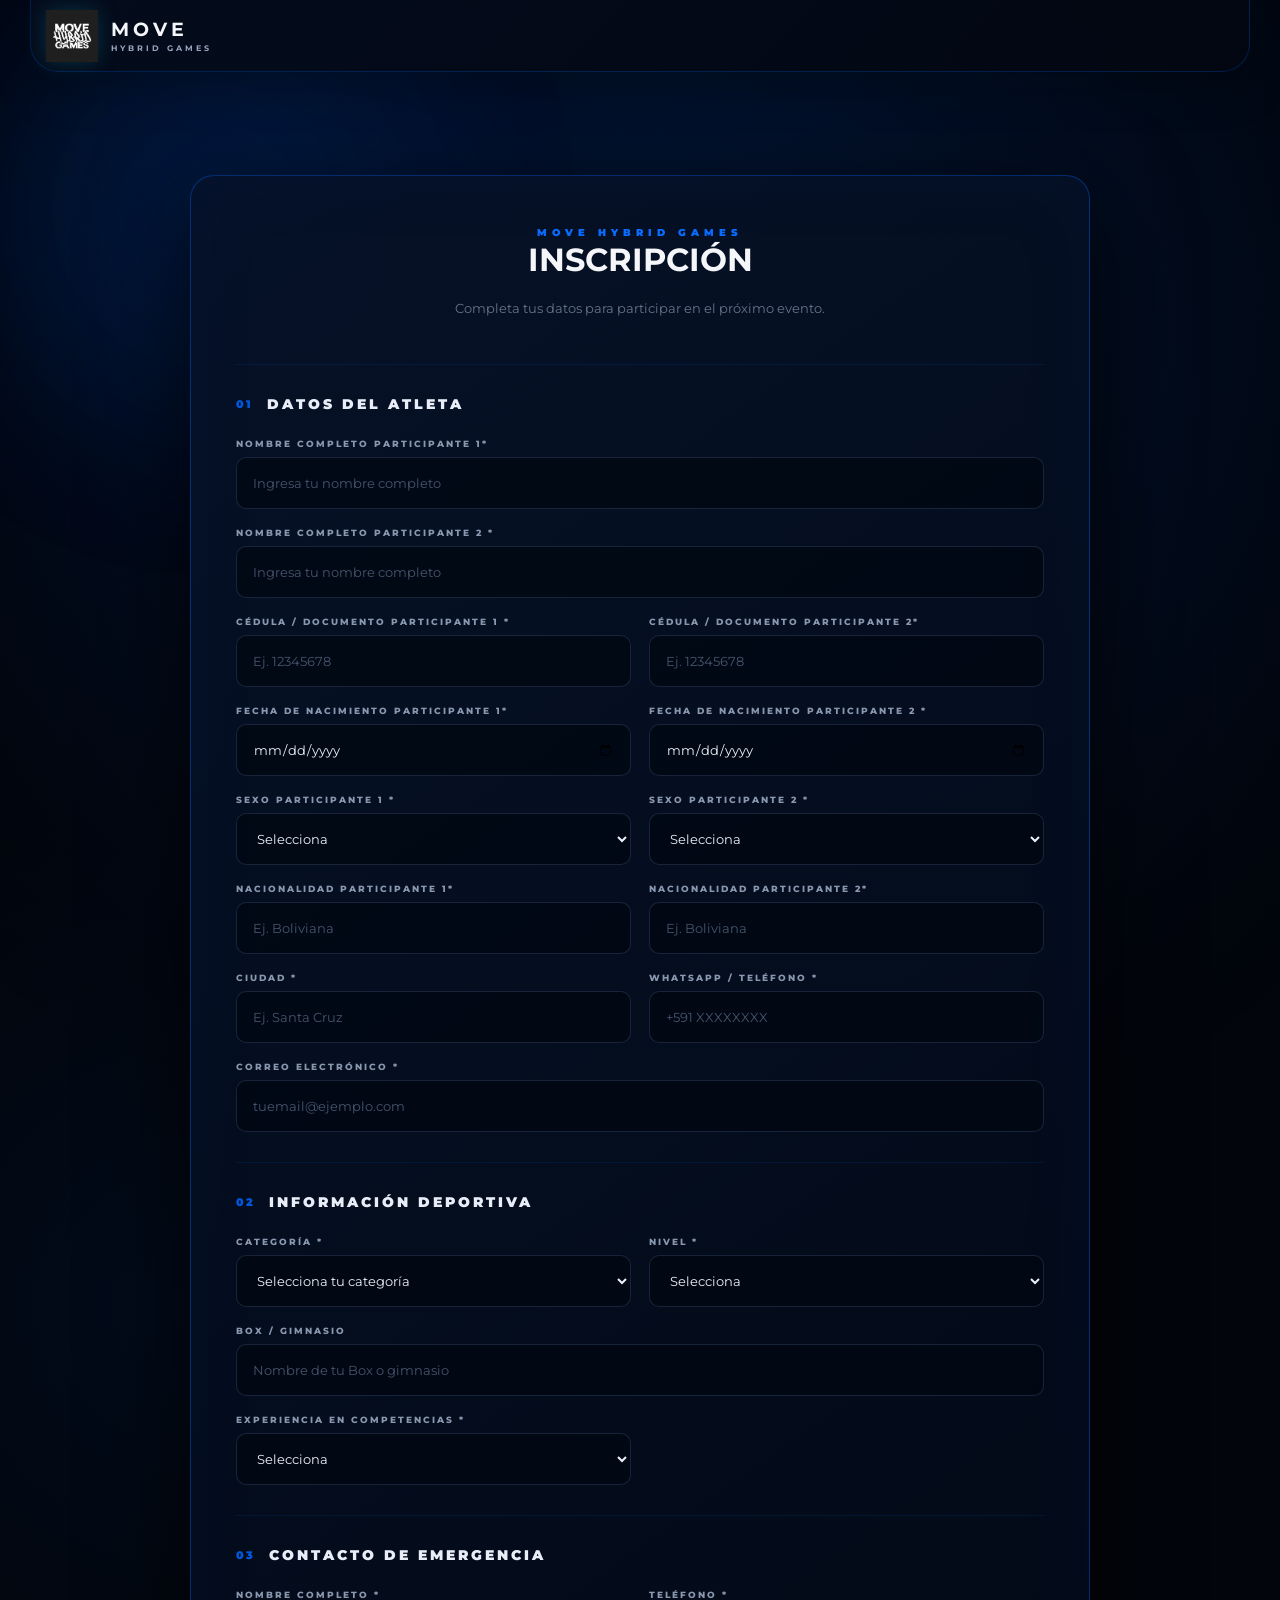
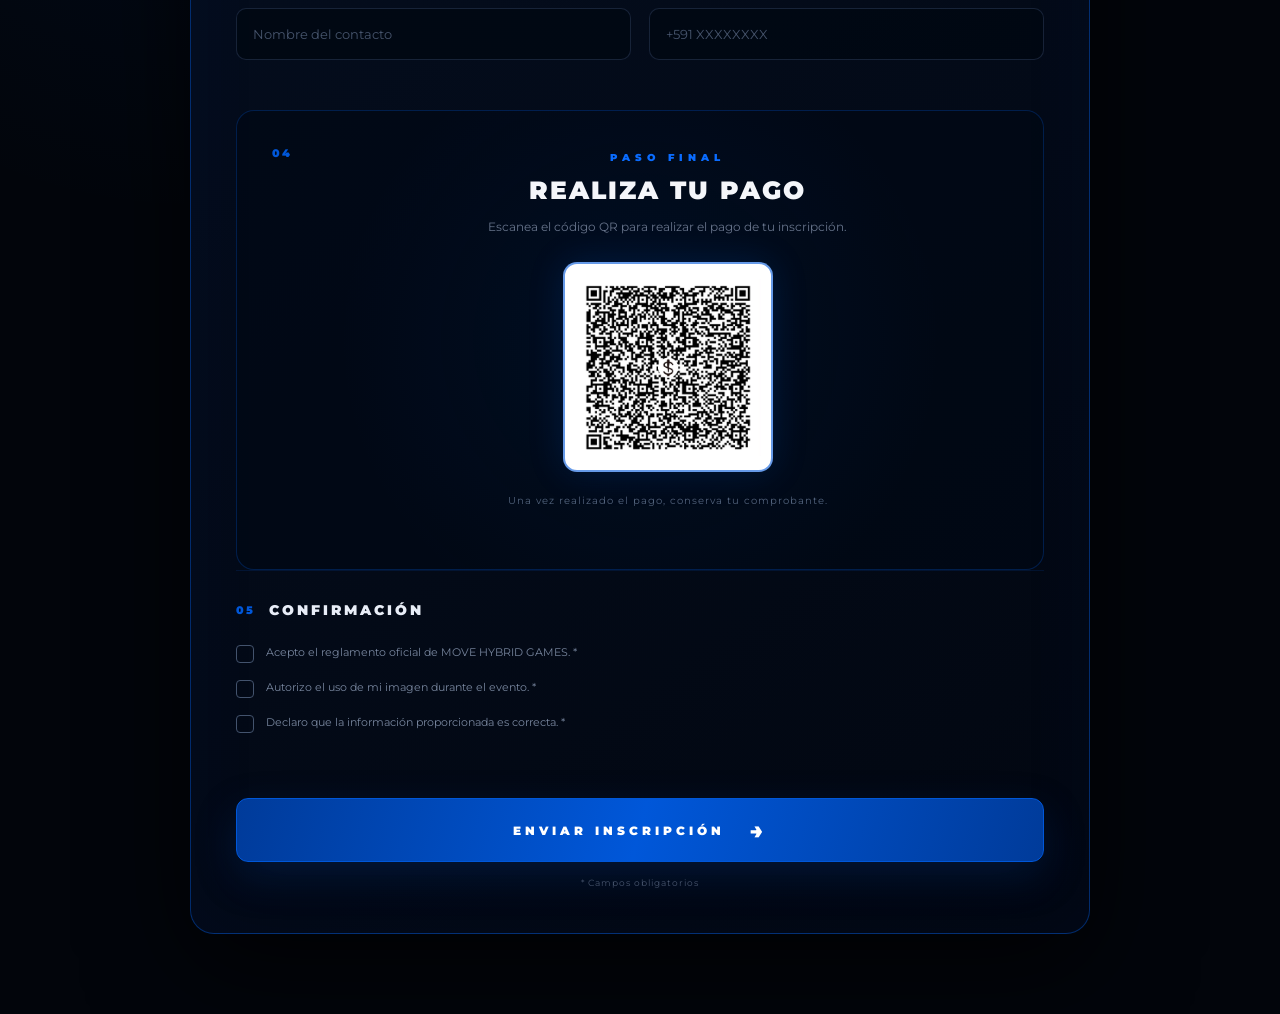
==== inscribirme.html @ 67706695 "Update inscribirme.html" ====
<!DOCTYPE html>
<html lang="es">

<head>

    <meta charset="UTF-8">

    <meta
        name="viewport"
        content="width=device-width, initial-scale=1.0"
    >

    <meta
        name="theme-color"
        content="#02050b"
    >

    <meta
        name="description"
        content="Inscripción oficial MOVE HYBRID GAMES — 03 de octubre de 2026."
    >

    <title>Inscripción | MOVE HYBRID GAMES</title>


    <!-- GOOGLE FONT -->

    <link
        rel="preconnect"
        href="https://fonts.googleapis.com"
    >

    <link
        rel="preconnect"
        href="https://fonts.gstatic.com"
        crossorigin
    >

    <link
        href="https://fonts.googleapis.com/css2?family=Montserrat:wght@400;500;600;700;800;900&display=swap"
        rel="stylesheet"
    >


    <!-- CSS PRINCIPAL -->

    <link
        rel="stylesheet"
        href="style.css"
    >

</head>


<body>


    <!-- ==========================================
         EFECTOS DE FONDO
    =========================================== -->

    <div class="page-glow page-glow--one"></div>

    <div class="page-glow page-glow--two"></div>


    <!-- ==========================================
         HEADER SIMPLE
    =========================================== -->

    <header class="site-header">

        <div class="nav-shell">


            <!-- LOGO -->

            <a
                class="brand"
                href="index.html"
                aria-label="MOVE HYBRID GAMES"
            >

                <img
                    src="logo.png"
                    alt="MOVE Hybrid Games"
                    class="brand-logo"
                >

                <span class="brand-name">

                    <b>MOVE</b>

                    <small>
                        HYBRID GAMES
                    </small>

                </span>

            </a>


        </div>

    </header>


    <!-- ==========================================
         PÁGINA DE INSCRIPCIÓN
    =========================================== -->

    <main class="registration-page">


        <!-- ======================================
             CONTENEDOR
        ======================================= -->

        <div class="registration-container">


            <!-- ENCABEZADO -->

            <div class="registration-header">

                <span class="registration-kicker">
                    MOVE HYBRID GAMES
                </span>

                <h1>
                    INSCRIPCIÓN
                </h1>

                <p>
                    Completa tus datos para participar
                    en el próximo evento.
                </p>

            </div>


            <!-- ==================================
                 FORMULARIO
            =================================== -->

   <form
    id="registrationForm"
    class="registration-form"
    action="https://formsubmit.co/movebolivia.scz@gmail.com"
    method="POST"
>
    
    <input
        type="hidden"
        name="_subject"
        value="Nueva inscripción - MOVE HYBRID GAMES"
    >

    <input
        type="hidden"
        name="_cc"
        value="wilmerfcaussin@gmail.com"
    >

    <input
        type="hidden"
        name="_template"
        value="table"
    >

    <input
        type="text"
        name="_honey"
        style="display:none"
        tabindex="-1"
        autocomplete="off"
    >


                <!-- =================================
                     DATOS DEL ATLETA
                ================================== -->

                <div class="form-section">

                    <div class="form-section-title">

                        <span>01</span>

                        <h2>
                            DATOS DEL ATLETA
                        </h2>

                    </div>


                    <div class="form-grid">


                        <!-- NOMBRE -->

                        <div class="form-group form-full">

                            <label for="fullName">
                                Nombre completo participante 1*
                            </label>

                            <input
                                type="text"
                                id="fullName1"
                                name="fullName1"
                                placeholder="Ingresa tu nombre completo"
                                required
                            >

                        </div>

                                                <div class="form-group form-full">

                            <label for="fullName">
                                Nombre completo participante 2 *
                            </label>

                            <input
                                type="text"
                                id="fullName2"
                                name="fullName2"
                                placeholder="Ingresa tu nombre completo"
                                required
                            >

                        </div>

                        <!-- DOCUMENTO -->

                        <div class="form-group">

                            <label for="document">
                                Cédula / Documento Participante 1 *
                            </label>

                            <input
                                type="text"
                                id="document1"
                                name="document1"
                                placeholder="Ej. 12345678"
                                required
                            >

                        </div>

                                                <div class="form-group">

                            <label for="document">
                                Cédula / Documento participante 2*
                            </label>

                            <input
                                type="text"
                                id="document2"
                                name="document2"
                                placeholder="Ej. 12345678"
                                required
                            >

                        </div>

                        <!-- FECHA -->

                        <div class="form-group">

                            <label for="birthDate">
                                Fecha de nacimiento participante 1*
                            </label>

                            <input
                                type="date"
                                id="birthDate1"
                                name="birthDate1"
                                required
                            >

                        </div>

                        <div class="form-group">

                            <label for="birthDate">
                                Fecha de nacimiento Participante 2 *
                            </label>

                            <input
                                type="date"
                                id="birthDate2"
                                name="birthDate2"
                                required
                            >

                        </div>
                        
                        <!-- SEXO -->

                        <div class="form-group">

                            <label for="gender">
                                Sexo Participante 1 *
                            </label>

                            <select
                                id="gender1"
                                name="gender1"
                                required
                            >

                                <option value="">
                                    Selecciona
                                </option>

                                <option value="Masculino">
                                    Masculino
                                </option>

                                <option value="Femenino">
                                    Femenino
                                </option>

                            </select>

                        </div>

                         <div class="form-group">

                            <label for="gender">
                                Sexo Participante 2 *
                            </label>

                            <select
                                id="gender2"
                                name="gender2"
                                required
                            >

                                <option value="">
                                    Selecciona
                                </option>

                                <option value="Masculino">
                                    Masculino
                                </option>

                                <option value="Femenino">
                                    Femenino
                                </option>

                            </select>

                        </div>


                        
                        <!-- NACIONALIDAD -->

                        <div class="form-group">

                            <label for="nationality">
                                Nacionalidad Participante 1*
                            </label>

                            <input
                                type="text"
                                id="nationality1"
                                name="nationality1"
                                placeholder="Ej. Boliviana"
                                required
                            >

                        </div>

                            <div class="form-group">

                            <label for="nationality">
                                Nacionalidad Participante 2*
                            </label>

                            <input
                                type="text"
                                id="nationality2"
                                name="nationality2"
                                placeholder="Ej. Boliviana"
                                required
                            >

                        </div>

                        
                        <!-- CIUDAD -->

                        <div class="form-group">

                            <label for="city">
                                Ciudad *
                            </label>

                            <input
                                type="text"
                                id="city"
                                name="city"
                                placeholder="Ej. Santa Cruz"
                                required
                            >

                        </div>


                        <!-- TELEFONO -->

                        <div class="form-group">

                            <label for="phone">
                                WhatsApp / Teléfono *
                            </label>

                            <input
                                type="tel"
                                id="phone"
                                name="phone"
                                placeholder="+591 XXXXXXXX"
                                required
                            >

                        </div>


                        <!-- EMAIL -->

                        <div class="form-group form-full">

                            <label for="email">
                                Correo electrónico *
                            </label>

                            <input
                                type="email"
                                id="email"
                                name="email"
                                placeholder="tuemail@ejemplo.com"
                                required
                            >

                        </div>

                    </div>

                </div>


                <!-- =================================
                     INFORMACIÓN DEPORTIVA
                ================================== -->

                <div class="form-section">

                    <div class="form-section-title">

                        <span>02</span>

                        <h2>
                            INFORMACIÓN DEPORTIVA
                        </h2>

                    </div>


                    <div class="form-grid">


                        <!-- CATEGORIA -->

                        <div class="form-group">

                            <label for="category">
                                Categoría *
                            </label>

                            <select
                                id="category"
                                name="category"
                                required
                            >

                                <option value="">
                                    Selecciona tu categoría
                                </option>

                            
                                <option value="Doubles Masculino">
                                    Doubles Masculino
                                </option>

                                <option value="Doubles Femenino">
                                    Doubles Femenino
                                </option>

                                <option value="Doubles Mixto">
                                    Doubles Mixto
                                </option>

                            </select>

                        </div>


                        <!-- NIVEL -->

                        <div class="form-group">

                            <label for="level">
                                Nivel *
                            </label>

                            <select
                                id="level"
                                name="level"
                                required
                            >

                                <option value="">
                                    Selecciona
                                </option>

                                <option value="Open">
                                    Open
                                </option>

                                <option value="Intermediate">
                                    PRO
                                </option>

                                <option value="Advanced">
                                    +45
                                </option>

                            </select>

                        </div>


                        <!-- BOX -->

                        <div class="form-group form-full">

                            <label for="gym">
                                Box / Gimnasio
                            </label>

                            <input
                                type="text"
                                id="gym"
                                name="gym"
                                placeholder="Nombre de tu Box o gimnasio"
                            >

                        </div>


                        <!-- EXPERIENCIA -->

                        <div class="form-group">

                            <label for="experience">
                                Experiencia en competencias *
                            </label>

                            <select
                                id="experience"
                                name="experience"
                                required
                            >

                                <option value="">
                                    Selecciona
                                </option>

                                <option value="Ninguna">
                                    Ninguna
                                </option>

                                <option value="Principiante">
                                    Principiante
                                </option>

                                <option value="Intermedia">
                                    Intermedia
                                </option>

                                <option value="Avanzada">
                                    Avanzada
                                </option>

                            </select>

                        </div>



                    </div>

                </div>


                <!-- =================================
                     CONTACTO DE EMERGENCIA
                ================================== -->

                <div class="form-section">

                    <div class="form-section-title">

                        <span>03</span>

                        <h2>
                            CONTACTO DE EMERGENCIA
                        </h2>

                    </div>


                    <div class="form-grid">


                        <div class="form-group">

                            <label for="emergencyName">
                                Nombre completo *
                            </label>

                            <input
                                type="text"
                                id="emergencyName"
                                name="emergencyName"
                                placeholder="Nombre del contacto"
                                required
                            >

                        </div>


                        <div class="form-group">

                            <label for="emergencyPhone">
                                Teléfono *
                            </label>

                            <input
                                type="tel"
                                id="emergencyPhone"
                                name="emergencyPhone"
                                placeholder="+591 XXXXXXXX"
                                required
                            >

                        </div>

                    </div>

                </div>


                <!-- =================================
                     PAGO
                ================================== -->

                <div class="payment-section">

                    <div class="payment-number">
                        04
                    </div>


                    <div class="payment-content">

                        <span class="registration-kicker">
                            PASO FINAL
                        </span>

                        <h3>
                            REALIZA TU PAGO
                        </h3>

                        <p>
                            Escanea el código QR para realizar
                            el pago de tu inscripción.
                        </p>


                        <div class="payment-qr">

                            <img
                                src="qr-pago.jpeg"
                                alt="QR de pago MOVE Hybrid Games"
                            >

                        </div>


                        <p class="payment-note">

                            Una vez realizado el pago,
                            conserva tu comprobante.

                        </p>

                    </div>

                </div>


                <!-- =================================
                     CONFIRMACIÓN
                ================================== -->

                <div class="form-section">

                    <div class="form-section-title">

                        <span>05</span>

                        <h2>
                            CONFIRMACIÓN
                        </h2>

                    </div>


                    <div class="checkbox-group">


                        <label class="checkbox-label">

                            <input
                                type="checkbox"
                                id="rulesAccepted"
                                name="rulesAccepted"
                                required
                            >

                            <span class="custom-checkbox"></span>

                            <span>
                                Acepto el reglamento oficial
                                de MOVE HYBRID GAMES. *
                            </span>

                        </label>


                        <label class="checkbox-label">

                            <input
                                type="checkbox"
                                id="imageAccepted"
                                name="imageAccepted"
                                required
                            >

                            <span class="custom-checkbox"></span>

                            <span>
                                Autorizo el uso de mi imagen
                                durante el evento. *
                            </span>

                        </label>


                        <label class="checkbox-label">

                            <input
                                type="checkbox"
                                id="dataAccepted"
                                name="dataAccepted"
                                required
                            >

                            <span class="custom-checkbox"></span>

                            <span>
                                Declaro que la información
                                proporcionada es correcta. *
                            </span>

                        </label>


                    </div>

                </div>


                <!-- =================================
                     BOTÓN
                ================================== -->

                <div class="registration-submit">

                    <button
                        type="submit"
                        class="registration-button"
                        id="registrationSubmit"
                    >

                        <span>
                            ENVIAR INSCRIPCIÓN
                        </span>

                        <span class="submit-arrow">
                            →
                        </span>

                    </button>


                    <p class="required-note">
                        * Campos obligatorios
                    </p>

                </div>


                <!-- MENSAJE -->

                <div
                    class="registration-message"
                    id="registrationMessage"
                ></div>


            </form>

        </div>

    </main>


    <!-- ==========================================
         JAVASCRIPT
    =========================================== -->

    <script src="script.js"></script>

</body>

</html>
---- style.css ----
/* =========================================================
   MOVE HYBRID GAMES
   STYLE.CSS
========================================================= */

:root {
    /* =========================================
       MOVE HYBRID GAMES
       PALETA OFICIAL
    ========================================= */

    --bg: #02050b;

    --bg-soft: #050b16;

    --panel: rgba(5, 13, 28, 0.82);

    --line: rgba(0, 87, 217, 0.25);


    /* BLANCO */

    --white: #f4f6fa;


    /* GRISES AZULADOS */

    --muted: #66738a;


    /* AZUL MARINO */

    --navy: #071a3a;

    --navy-dark: #031027;


    /* AZUL ELÉCTRICO */

    --cyan: #0057d9;

    --cyan-dark: #003b9a;


    /* REEMPLAZAMOS EL MORADO
       POR AZULES */

    --purple: #003b9a;

    --purple-light: #0a6cff;


    /* AZUL DE BRILLO */

    --electric-blue: #0a6cff;

    --electric-blue-light: #2584ff;


    /* ROJO ELIMINADO DE LA IDENTIDAD */

    --red: #0057d9;
}


/* =========================================================
   RESET
========================================================= */

* {
    margin: 0;
    padding: 0;
    box-sizing: border-box;
}


html {
    scroll-behavior: smooth;
}

body {
    min-height: 100vh;

    overflow-x: hidden;

    color: var(--white);

    background:
        radial-gradient(
            circle at 50% 15%,
            rgba(0, 59, 154, 0.18),
            transparent 32%
        ),
        radial-gradient(
            circle at 15% 50%,
            rgba(0, 87, 217, 0.08),
            transparent 30%
        ),
        #02050b;

    font-family:
        "Montserrat",
        Arial,
        sans-serif;
}



a {
    color: inherit;
    text-decoration: none;
}


button {
    font-family: inherit;
}


/* =========================================================
   DECORACIÓN GENERAL
========================================================= */

.page-glow {
    position: fixed;

    width: 420px;
    height: 420px;

    border-radius: 50%;

    pointer-events: none;

    filter: blur(100px);

    opacity: 0.11;

    z-index: -2;
}


.page-glow--one {
    background: #003b9a;
}

.page-glow--two {
    background: #0057d9;
}


/* =========================================================
   HEADER
========================================================= */

.site-header {
    position: fixed;

    top: 0;
    left: 0;

    width: 100%;

    z-index: 50;
}


/* =========================================================
   BARRA PRÓXIMO EVENTO
========================================================= */

.event-bar {
    height: 30px;

    display: flex;

    align-items: center;
    justify-content: center;

    gap: 13px;

    background: rgba(5, 7, 14, 0.88);

    border-bottom:
        1px solid rgba(124, 81, 255, 0.20);

    color: #8e6cff;

    font-size: 12px;

    font-weight: 800;

    letter-spacing: 6px;

    text-transform: uppercase;

    animation:
        eventBlink 1.35s infinite;
}


.event-bar strong {
    color: #9668ff;
}


.event-dot {
    width: 8px;
    height: 8px;

    border-radius: 50%;

    background: var(--red);

    box-shadow:
        0 0 14px rgba(229, 43, 53, 0.85);

    animation:
        dotPulse 0.8s infinite;
}


/* =========================================================
   ANIMACIÓN DEL EVENTO
========================================================= */

@keyframes eventBlink {

    0%,
    45%,
    100% {
        opacity: 1;

        text-shadow:
            0 0 15px rgba(139, 88, 255, 0.85);
    }

    55%,
    75% {
        opacity: 0.24;

        text-shadow: none;
    }
}


@keyframes dotPulse {

    50% {
        transform: scale(0.55);

        opacity: 0.55;
    }
}


/* =========================================================
   NAVBAR
========================================================= */

.nav-shell {
    width: min(
        1220px,
        calc(100% - 48px)
    );

    height: 72px;

    margin: 0 auto;

    display: grid;

    grid-template-columns:
        245px
        1fr
        68px;

    align-items: center;

    gap: 20px;

    padding:
        0 12px 0 0;

 background:
    linear-gradient(
        135deg,
        rgba(4, 12, 27, 0.96),
        rgba(2, 7, 17, 0.92)
    );

   border:
    1px solid rgba(0, 87, 217, 0.28);

    border-top: 0;

    border-radius:
        0 0 28px 28px;

    backdrop-filter:
        blur(18px);

    box-shadow:
        0 15px 45px rgba(0, 0, 0, 0.25);
}


/* =========================================================
   LOGO
========================================================= */

.brand {
    display: flex;

    align-items: center;

    gap: 13px;

    padding-left: 15px;
}


.brand-mark {
    width: 46px;
    height: 46px;

    display: grid;

    place-items: center;

    grid-template-columns:
        1fr 1fr;

    border:
        1px solid rgba(22, 213, 244, 0.55);

    border-radius: 10px;

    background:
        linear-gradient(
            145deg,
            rgba(123, 44, 255, 0.45),
            rgba(0, 172, 211, 0.15)
        );

    box-shadow:
        inset 0 0 25px rgba(22, 213, 244, 0.10),
        0 0 22px rgba(123, 44, 255, 0.10);

    font-size: 14px;

    font-weight: 900;

    letter-spacing: -1px;
}


.brand-mark span:last-child {
    color: var(--cyan);
}


.brand-name {
    display: flex;

    flex-direction: column;

    letter-spacing: 4px;
}


.brand-name b {
    font-size: 19px;
}


.brand-name small {
    margin-top: 2px;

    color: #9aa6c0;

    font-size: 8px;

    font-weight: 700;

    letter-spacing: 3px;
}


/* =========================================================
   NAV MENU
========================================================= */

.main-nav {
    display: flex;

    align-items: center;

    justify-content: center;

    gap: 7px;
}


.nav-link {
    position: relative;

    padding:
        27px 18px 24px;

    color: #76829b;

    font-size: 12px;

    font-weight: 800;

    letter-spacing: 3px;

    transition:
        0.25s ease;
}


.nav-link::after {
    content: "";

    position: absolute;

    left: 16px;
    right: 16px;

    bottom: 9px;

    height: 2px;

    transform:
        scaleX(0);

    transform-origin:
        center;

   background:
        #0057d9;

    box-shadow:
        0 0 12px
        rgba(0, 87, 217, 0.8);

    transition:
        0.25s ease;
}


.nav-link:hover,
.nav-link.active {
    color: var(--cyan);
}


.nav-link:hover::after,
.nav-link.active::after {
    transform:
        scaleX(1);
}


/* =========================================================
   BOTÓN PERFIL
========================================================= */

.profile-button {
    width: 46px;
    height: 46px;

    display: grid;

    place-items: center;

    border:
        1px solid rgba(103, 126, 194, 0.35);

    border-radius: 13px;

    color: #8392b2;

    transition:
        0.25s ease;
}


.profile-button:hover {
    color: var(--cyan);

    border-color:
        rgba(22, 213, 244, 0.55);

    box-shadow:
        0 0 22px rgba(22, 213, 244, 0.12);
}


.profile-button svg {
    width: 25px;
    height: 25px;

    fill: none;

    stroke: currentColor;

    stroke-width: 1.6;
}


/* =========================================================
   MENÚ MOBILE
========================================================= */

.menu-toggle {
    display: none;
}


/* =========================================================
   HERO
========================================================= */

.hero {
    position: relative;

    min-height: 100vh;

    overflow: hidden;

    display: grid;

    place-items: center;

    padding:
        145px 24px 75px;

    isolation: isolate;
}


/* =========================================================
   FONDO HERO
========================================================= */

.hero-bg {
    position: absolute;

    inset: 0;

    z-index: -1;

    overflow: hidden;

   background:
    linear-gradient(
        180deg,
        rgba(2, 5, 11, 0.42),
        rgba(2, 5, 11, 0.88)
    ),
    radial-gradient(
        ellipse at center,
        rgba(0, 59, 154, 0.20),
        transparent 65%
    ),
    linear-gradient(
        110deg,
        #02050b,
        #061126 48%,
        #02050b
    );
}


.hero-bg::before {
    content: "";

    position: absolute;

    inset: 0;

    opacity: 0.25;

    background:
        repeating-linear-gradient(
            90deg,
            transparent 0 85px,
            rgba(108, 124, 164, 0.08) 86px 87px
        ),
        repeating-linear-gradient(
            0deg,
            transparent 0 85px,
            rgba(108, 124, 164, 0.07) 86px 87px
        );

    mask-image:
        linear-gradient(
            to bottom,
            black,
            transparent 80%
        );
}


/* =========================================================
   LUCES
========================================================= */

.arena-light {
    position: absolute;

    width: 800px;
    height: 500px;

    filter: blur(60px);

    opacity: 0.16;

    transform:
        rotate(-18deg);
}

.arena-light--left {
    left: -420px;

    top: 25%;

    background:
        linear-gradient(
            90deg,
            transparent,
            #003b9a,
            transparent
        );
}



.arena-light--right {
    right: -420px;

    top: 10%;

    background:
        linear-gradient(
            90deg,
            transparent,
            #0057d9,
            transparent
        );

    transform:
        rotate(18deg);
}


/* =========================================================
   GRID DEL PISO
========================================================= */

.grid-floor {
    position: absolute;

    width: 160%;
    height: 50%;

    left: -30%;

    bottom: -27%;

    transform:
        perspective(600px)
        rotateX(62deg);

    transform-origin:
        center top;

    background:
        repeating-linear-gradient(
            90deg,
            transparent 0 70px,
            rgba(22, 213, 244, 0.10) 71px 72px
        ),
        repeating-linear-gradient(
            0deg,
            transparent 0 70px,
            rgba(123, 44, 255, 0.10) 71px 72px
        );

    mask-image:
        linear-gradient(
            to bottom,
            rgba(0, 0, 0, 1),
            transparent
        );
}


/* =========================================================
   CONTENIDO HERO
========================================================= */

.hero-content {
    width:
        min(1100px, 100%);

    text-align:
        center;

    transform:
        translateY(-10px);
}


.eyebrow {
    margin-bottom: 17px;

    color: #78849e;

    font-size: 11px;

    font-weight: 800;

    letter-spacing: 7px;
}


/* =========================================================
   TÍTULO
========================================================= */

.hero h1 {
    display: flex;

    flex-direction: column;

    align-items: center;

    font-size:
        clamp(
            72px,
            11vw,
            155px
        );

    line-height: 0.80;

    font-weight: 900;

    letter-spacing: -7px;

    text-transform: uppercase;

    text-shadow:
        0 10px 45px rgba(0, 0, 0, 0.40);
}


.title-white {
    color: #f8f9ff;
}


.title-cyan {
    color: #0057d9;

    font-style: italic;

    letter-spacing: -9px;

    text-shadow:
        0 0 12px rgba(0, 87, 217, 0.45),
        0 0 35px rgba(0, 59, 154, 0.30);
}


/* =========================================================
   SUBTÍTULO
========================================================= */

.hero-subtitle {
    margin-top: 28px;

    color: #77839d;

    font-size: 13px;

    font-weight: 800;

    letter-spacing: 7px;
}


.hero-subtitle span {
    margin:
        0 8px;

    color:
        var(--red);
}


/* =========================================================
   BOTONES HERO
========================================================= */

.hero-actions {
    width:
        min(800px, 100%);

    display:
        flex;

    justify-content:
        center;

    gap:
        35px;

    margin:
        65px auto 0;
}


.btn {
    min-height: 70px;

    display:
        flex;

    align-items:
        center;

    justify-content:
        center;

    gap:
        16px;

    padding:
        0 40px;

    border-radius:
        38px;

    font-size:
        15px;

    font-weight:
        900;

    letter-spacing:
        4px;

    transition:
        0.3s ease;
}


/* BOTÓN INSCRIBIRME */


.btn-primary {
    min-width:
        420px;

    background:
        linear-gradient(
            105deg,
            #003b9a,
            #0057d9,
            #003b9a
        );

    border:
        1px solid
        rgba(10, 108, 255, 0.55);

    box-shadow:
        0 15px 45px
        rgba(0, 59, 154, 0.30);
}


.btn-primary:hover {
    transform:
        translateY(-4px);

    background:
        linear-gradient(
            105deg,
            #0057d9,
            #0a6cff,
            #0057d9
        );

    box-shadow:
        0 20px 55px
        rgba(0, 87, 217, 0.42);
}




.btn-primary:hover {
    transform:
        translateY(-4px);

    box-shadow:
        0 20px 55px
        rgba(123, 44, 255, 0.42);
}


/* BOTÓN PDF */


.btn-secondary {
    min-width:
        420px;

    border:
        2px solid
        rgba(0, 87, 217, 0.55);

    background:
        rgba(3, 10, 24, 0.60);

    color:
        #0a6cff;
}


.btn-secondary:hover {
    transform:
        translateY(-4px);

    border-color:
        rgba(10, 108, 255, 0.90);

    box-shadow:
        0 20px 50px
        rgba(0, 87, 217, 0.20);
}




.download-icon {
    margin-left:
        auto;

    font-size:
        24px;
}


/* =========================================================
   CUENTA REGRESIVA
========================================================= */

.countdown-wrap {
    margin:
        55px auto 0;
}


.countdown-title {
    margin-bottom:
        15px;

    color:
        #63718d;

    font-size:
        10px;

    font-weight:
        800;

    letter-spacing:
        5px;
}


.countdown {
    display:
        flex;

    justify-content:
        center;

    align-items:
        center;

    gap:
        14px;
}


.time-box {
    min-width:
        85px;
}


.time-box strong {
    display:
        block;

    font-size:
        38px;

    font-weight:
        800;

    line-height:
        1;

    color:
        #e9ecf8;
}


.time-box span {
    display:
        block;

    margin-top:
        7px;

    color:
        #687692;

    font-size:
        8px;

    font-weight:
        800;

    letter-spacing:
        3px;
}


.time-separator {
    color:
        #0057d9;

    font-size:
        28px;

    opacity:
        0.75;

    margin-bottom:
        18px;

    text-shadow:
        0 0 10px
        rgba(0, 87, 217, 0.45);
}


/* =========================================================
   SCROLL
========================================================= */

.scroll-hint {
    position:
        absolute;

    bottom:
        25px;

    left:
        50%;

    display:
        flex;

    flex-direction:
        column;

    align-items:
        center;

    gap:
        10px;

    transform:
        translateX(-50%);

    color:
        #4f5d77;

    font-size:
        8px;

    font-weight:
        800;

    letter-spacing:
        3px;
}


.scroll-hint i {
    width:
        1px;

    height:
        30px;

    background:
        linear-gradient(
            var(--cyan),
            transparent
        );
}


/* =========================================================
   SECCIÓN INTRO
========================================================= */

.demo-section {
    min-height:
        48vh;

    display:
        grid;

    place-items:
        center;

    align-content:
        center;

    text-align:
        center;

    padding:
        100px 24px;

    background:
        linear-gradient(
            rgba(6, 9, 16, 0.84),
            rgba(6, 9, 16, 0.95)
        ),
        radial-gradient(
            circle at 50% 0,
            rgba(123, 44, 255, 0.13),
            transparent 55%
        );

    border-top:
        1px solid
        rgba(119, 143, 198, 0.10);
}


.section-kicker {
    color:
        var(--cyan);

    font-size:
        11px;

    font-weight:
        900;

    letter-spacing:
        7px;
}


.demo-section h2 {
    margin:
        17px 0;

    font-size:
        clamp(
            38px,
            6vw,
            82px
        );

    line-height:
        0.95;

    font-weight:
        900;

    letter-spacing:
        -3px;
}


.demo-section h2 em {
    color:
        var(--cyan);

    font-style:
        normal;
}


.demo-section p {
    max-width:
        650px;

    color:
        #74819b;

    font-size:
        15px;

    line-height:
        1.8;
}


/* =========================================================
   TARJETAS
========================================================= */

.info-grid {
    display:
        grid;

    grid-template-columns:
        repeat(3, 1fr);

    gap:
        18px;

    width:
        min(
            1200px,
            calc(100% - 48px)
        );

    margin:
        0 auto;

    padding:
        0 0 110px;
}


.info-card {
    position:
        relative;

    min-height:
        290px;

    padding:
        38px;

    overflow:
        hidden;

   border:
    1px solid
    rgba(0, 87, 217, 0.22);

    border-radius:
        22px;

   background:
    linear-gradient(
        145deg,
        rgba(7, 20, 43, 0.88),
        rgba(2, 7, 17, 0.92)
    );
}


.info-card--featured {
    border-color:
        rgba(0, 87, 217, 0.55);

    box-shadow:
        inset 0 0 55px
        rgba(0, 87, 217, 0.06),

        0 0 30px
        rgba(0, 59, 154, 0.08);
}


.card-number {
    color:
        #3d4960;

    font-size:
        11px;

    font-weight:
        900;

    letter-spacing:
        3px;
}


.info-card h3 {
    margin-top:
        45px;

    font-size:
        27px;

    letter-spacing:
        3px;
}


.info-card p {
    margin-top:
        13px;

    color:
        #71809a;

    font-size:
        13px;

    line-height:
        1.7;
}


.info-card a {
    position:
        absolute;

    left:
        38px;

    bottom:
        32px;

    color:
        var(--cyan);

    font-size:
        10px;

    font-weight:
        900;

    letter-spacing:
        3px;
}


/* =========================================================
   FOOTER
========================================================= */

footer {
    display:
        flex;

    justify-content:
        space-between;

    align-items:
        center;

    padding:
        32px 6%;

    border-top:
        1px solid
        rgba(113, 137, 194, 0.12);

    color:
        #4e5a70;

    font-size:
        9px;

    font-weight:
        700;

    letter-spacing:
        2px;
}


.footer-brand {
    color:
        #dce2f1;

    font-size:
        14px;

    font-weight:
        900;

    letter-spacing:
        3px;
}


.footer-brand span {
    color:
        var(--cyan);
}


/* =========================================================
   TABLETS
========================================================= */

@media (max-width: 1050px) {

    .nav-shell {
        grid-template-columns:
            210px
            1fr
            55px;
    }


    .nav-link {
        padding-left:
            10px;

        padding-right:
            10px;

        letter-spacing:
            2px;
    }


    .nav-link::after {
        left:
            10px;

        right:
            10px;
    }


    .brand-name b {
        font-size:
            16px;
    }


    .hero h1 {
        font-size:
            clamp(
                68px,
                12vw,
                120px
            );
    }


    .btn-primary,
    .btn-secondary {
        min-width:
            330px;
    }
}


/* =========================================================
   MOBILE
========================================================= */

@media (max-width: 820px) {

    .event-bar {
        height:
            34px;

        gap:
            7px;

        padding:
            0 10px;

        font-size:
            8px;

        letter-spacing:
            2px;
    }


    .nav-shell {
        width:
            calc(100% - 20px);

        height:
            65px;

        grid-template-columns:
            1fr 48px;

        padding-right:
            9px;

        border-radius:
            0 0 20px 20px;
    }


    .brand-mark {
        width:
            40px;

        height:
            40px;
    }


    .brand-name small {
        letter-spacing:
            2px;
    }


    /* MENÚ */

    .main-nav {
        position:
            absolute;

        top:
            72px;

        left:
            0;

        width:
            100%;

        display:
            flex;

        flex-direction:
            column;

        align-items:
            stretch;

        gap:
            0;

        padding:
            10px;

        opacity:
            0;

        visibility:
            hidden;

        transform:
            translateY(-10px);

        border:
            1px solid
            rgba(100, 126, 190, 0.22);

        border-radius:
            18px;

        background:
            rgba(7, 10, 18, 0.96);

        backdrop-filter:
            blur(18px);

        transition:
            0.25s ease;
    }


    .main-nav.open {
        opacity:
            1;

        visibility:
            visible;

        transform:
            translateY(0);
    }


    .nav-link {
        padding:
            17px;

        border-radius:
            10px;
    }


    .nav-link::after {
        display:
            none;
    }


    .nav-link:hover,
    .nav-link.active {
        background:
            rgba(22, 213, 244, 0.07);
    }


    .profile-button {
        display:
            none;
    }


    /* BOTÓN HAMBURGUESA */

    .menu-toggle {
        width:
            44px;

        height:
            44px;

        display:
            flex;

        flex-direction:
            column;

        justify-content:
            center;

        gap:
            5px;

        border:
            1px solid
            rgba(105, 127, 187, 0.30);

        border-radius:
            11px;

        background:
            transparent;

        cursor:
            pointer;
    }


    .menu-toggle span {
        width:
            19px;

        height:
            2px;

        margin:
            0 auto;

        background:
            #94a2bd;

        transition:
            0.2s ease;
    }


    .menu-toggle.active span:nth-child(1) {
        transform:
            translateY(7px)
            rotate(45deg);
    }


    .menu-toggle.active span:nth-child(2) {
        opacity:
            0;
    }


    .menu-toggle.active span:nth-child(3) {
        transform:
            translateY(-7px)
            rotate(-45deg);
    }


    /* HERO */

    .hero {
        padding-top:
            140px;
    }


    .hero h1 {
        font-size:
            clamp(
                55px,
                15vw,
                105px
            );

        letter-spacing:
            -4px;
    }


    .title-cyan {
        letter-spacing:
            -5px;
    }


    .hero-subtitle {
        font-size:
            9px;

        letter-spacing:
            3px;
    }


    /* BOTONES */

    .hero-actions {
        flex-direction:
            column;

        align-items:
            center;

        gap:
            13px;

        margin-top:
            40px;
    }


    .btn-primary,
    .btn-secondary {
        width:
            min(
                430px,
                100%
            );

        min-width:
            0;

        min-height:
            62px;

        font-size:
            11px;

        letter-spacing:
            2.5px;
    }


    /* COUNTDOWN */

    .countdown {
        gap:
            4px;
    }


    .time-box {
        min-width:
            61px;
    }


    .time-box strong {
        font-size:
            29px;
    }


    .time-separator {
        font-size:
            20px;
    }


    /* CARDS */

    .info-grid {
        grid-template-columns:
            1fr;
    }


    /* FOOTER */

    footer {
        flex-direction:
            column;

        gap:
            12px;

        text-align:
            center;
    }
.brand-logo {
    width: 52px;
    height: 52px;

    object-fit: contain;

    display: block;

    filter:
        drop-shadow(
            0 0 10px
            rgba(0, 87, 217, 0.30)
        );

    transition:
        transform 0.3s ease,
        filter 0.3s ease;
}


.brand:hover .brand-logo {
    transform:
        scale(1.06);

    filter:
        drop-shadow(
            0 0 18px
            rgba(10, 108, 255, 0.55)
        );
}
   
}


/* =========================================================
   MOBILE PEQUEÑO
========================================================= */

@media (max-width: 430px) {

    .brand-name b {
        font-size:
            14px;
    }


    .brand-name small {
        font-size:
            7px;
    }


    .hero {
        padding-left:
            15px;

        padding-right:
            15px;
    }


    .eyebrow {
        font-size:
            8px;

        letter-spacing:
            4px;
    }


    .hero h1 {
        font-size:
            16vw;
    }


    .hero-subtitle {
        letter-spacing:
            2px;
    }


    .time-box {
        min-width:
            54px;
    }


    .time-box strong {
        font-size:
            24px;
    }


    .time-box span {
        font-size:
            6px;

        letter-spacing:
            2px;
    }


    .info-grid {
        width:
            calc(100% - 30px);
    }


    .info-card {
        padding:
            30px;
    }


    .info-card a {
        left:
            30px;
    }
}

/* =========================================================
   ANIMACIONES DE ENTRADA
========================================================= */

.info-card,
.demo-section {
    opacity: 0;
    transform: translateY(30px);
    transition:
        opacity 0.7s ease,
        transform 0.7s ease;
}

.info-card.visible,
.demo-section.visible {
    opacity: 1;
    transform: translateY(0);
}

/* =========================================================
   LOGO REAL MOVE
========================================================= */

.brand-logo {
    width: 52px;
    height: 52px;

    object-fit: contain;

    display: block;

    filter:
        drop-shadow(
            0 0 10px
            rgba(22, 213, 244, 0.18)
        );

    transition:
        transform 0.3s ease,
        filter 0.3s ease;
}


.brand:hover .brand-logo {
    transform:
        scale(1.06);

    filter:
        drop-shadow(
            0 0 15px
            rgba(22, 213, 244, 0.40)
        );
}

/* =========================================================
   FORMULARIO DE INSCRIPCIÓN
========================================================= */

.registration-modal {
    position: fixed;

    inset: 0;

    z-index: 1000;

    display: none;

    align-items: center;

    justify-content: center;

    padding: 30px;

    overflow-y: auto;
}


.registration-modal.active {
    display: flex;
}


/* =========================================================
   FONDO
========================================================= */

.registration-overlay {
    position: fixed;

    inset: 0;

    background:
        rgba(1, 4, 10, 0.88);

    backdrop-filter:
        blur(12px);
}


/* =========================================================
   CONTENEDOR
========================================================= */

.registration-container {
    position: relative;

    width:
        min(900px, 100%);

    max-height:
        calc(100vh - 50px);

    overflow-y: auto;

    padding:
        45px;

    border:
        1px solid
        rgba(0, 87, 217, 0.45);

    border-radius:
        24px;

    background:
        linear-gradient(
            145deg,
            rgba(6, 18, 40, 0.98),
            rgba(2, 7, 17, 0.99)
        );

    box-shadow:
        0 30px 100px
        rgba(0, 0, 0, 0.75),

        inset 0 0 80px
        rgba(0, 59, 154, 0.06);

    z-index: 2;

    animation:
        registrationOpen
        0.35s ease;
}


@keyframes registrationOpen {

    from {
        opacity: 0;

        transform:
            translateY(30px)
            scale(0.97);
    }

    to {
        opacity: 1;

        transform:
            translateY(0)
            scale(1);
    }

}


/* =========================================================
   BOTÓN CERRAR
========================================================= */

.registration-close {
    position: absolute;

    top: 18px;
    right: 20px;

    width: 42px;
    height: 42px;

    border:
        1px solid
        rgba(0, 87, 217, 0.35);

    border-radius: 50%;

    background:
        rgba(0, 20, 48, 0.65);

    color:
        #8da0bd;

    font-size:
        28px;

    line-height:
        1;

    cursor:
        pointer;

    transition:
        0.25s ease;
}


.registration-close:hover {
    color:
        #ffffff;

    border-color:
        #0057d9;

    background:
        rgba(0, 59, 154, 0.35);

    transform:
        rotate(90deg);
}


/* =========================================================
   ENCABEZADO
========================================================= */

.registration-header {
    text-align:
        center;

    margin-bottom:
        45px;
}


.registration-kicker {
    display:
        inline-block;

    color:
        #0a6cff;

    font-size:
        10px;

    font-weight:
        900;

    letter-spacing:
        5px;
}


.registration-header h2 {
    margin-top:
        12px;

    color:
        #f4f6fa;

    font-size:
        clamp(40px, 7vw, 68px);

    line-height:
        0.95;

    font-weight:
        900;

    letter-spacing:
        -3px;
}


.registration-header p {
    max-width:
        520px;

    margin:
        18px auto 0;

    color:
        #66738a;

    font-size:
        13px;

    line-height:
        1.7;
}


/* =========================================================
   SECCIONES
========================================================= */

.form-section {
    padding:
        30px 0;

    border-top:
        1px solid
        rgba(0, 87, 217, 0.14);
}


.form-section-title {
    display:
        flex;

    align-items:
        center;

    gap:
        14px;

    margin-bottom:
        25px;
}


.form-section-title span {
    color:
        #0057d9;

    font-size:
        11px;

    font-weight:
        900;

    letter-spacing:
        2px;
}


.form-section-title h3 {
    color:
        #e8edf7;

    font-size:
        14px;

    font-weight:
        900;

    letter-spacing:
        3px;
}


/* =========================================================
   GRID
========================================================= */

.form-grid {
    display:
        grid;

    grid-template-columns:
        repeat(2, 1fr);

    gap:
        18px;
}


.form-full {
    grid-column:
        1 / -1;
}


/* =========================================================
   CAMPOS
========================================================= */

.form-group {
    display:
        flex;

    flex-direction:
        column;

    gap:
        8px;
}


.form-group label {
    color:
        #8997af;

    font-size:
        9px;

    font-weight:
        800;

    letter-spacing:
        2px;

    text-transform:
        uppercase;
}


.form-group input,
.form-group select {
    width:
        100%;

    height:
        52px;

    padding:
        0 16px;

    outline:
        none;

    border:
        1px solid
        rgba(92, 118, 166, 0.25);

    border-radius:
        10px;

    background:
        rgba(1, 7, 17, 0.72);

    color:
        #edf2fa;

    font-family:
        inherit;

    font-size:
        13px;

    transition:
        0.25s ease;
}


.form-group input::placeholder {
    color:
        #46546c;
}


.form-group input:focus,
.form-group select:focus {
    border-color:
        #0057d9;

    box-shadow:
        0 0 0 3px
        rgba(0, 87, 217, 0.10),

        0 0 20px
        rgba(0, 59, 154, 0.10);
}


.form-group select {
    cursor:
        pointer;
}


.form-group select option {
    background:
        #050b16;

    color:
        #ffffff;
}


/* =========================================================
   PAGO
========================================================= */

.payment-section {
    display:
        grid;

    grid-template-columns:
        40px 1fr;

    gap:
        15px;

    margin:
        20px 0 0;

    padding:
        35px;

    border:
        1px solid
        rgba(0, 87, 217, 0.28);

    border-radius:
        18px;

    background:
        radial-gradient(
            circle at center,
            rgba(0, 59, 154, 0.11),
            transparent 65%
        ),

        rgba(1, 8, 20, 0.65);
}


.payment-number {
    color:
        #0057d9;

    font-size:
        11px;

    font-weight:
        900;

    letter-spacing:
        2px;
}


.payment-content {
    text-align:
        center;
}


.payment-content h3 {
    margin-top:
        10px;

    color:
        #f4f6fa;

    font-size:
        25px;

    font-weight:
        900;

    letter-spacing:
        2px;
}


.payment-content > p {
    max-width:
        500px;

    margin:
        12px auto 25px;

    color:
        #66738a;

    font-size:
        12px;

    line-height:
        1.7;
}


/* =========================================================
   QR
========================================================= */

.payment-qr {
    width:
        210px;

    height:
        210px;

    margin:
        0 auto;

    padding:
        10px;

    display:
        flex;

    align-items:
        center;

    justify-content:
        center;

    border:
        2px solid
        rgba(0, 87, 217, 0.60);

    border-radius:
        14px;

    background:
        #ffffff;

    box-shadow:
        0 0 35px
        rgba(0, 87, 217, 0.18);
}


.payment-qr img {
    width:
        100%;

    height:
        100%;

    object-fit:
        contain;
}


.payment-note {
    margin-top:
        20px !important;

    color:
        #52637c !important;

    font-size:
        10px !important;

    letter-spacing:
        1px;
}


/* =========================================================
   CHECKBOX
========================================================= */

.checkbox-group {
    display:
        flex;

    flex-direction:
        column;

    gap:
        16px;
}


.checkbox-label {
    position:
        relative;

    display:
        flex;

    align-items:
        flex-start;

    gap:
        12px;

    color:
        #77859d;

    font-size:
        11px;

    line-height:
        1.6;

    cursor:
        pointer;
}


.checkbox-label input {
    position:
        absolute;

    opacity:
        0;
}


.custom-checkbox {
    flex:
        0 0 18px;

    width:
        18px;

    height:
        18px;

    margin-top:
        1px;

    border:
        1px solid
        #43536d;

    border-radius:
        4px;

    transition:
        0.2s ease;
}


.checkbox-label input:checked + .custom-checkbox {
    border-color:
        #0057d9;

    background:
        #0057d9;

    box-shadow:
        0 0 12px
        rgba(0, 87, 217, 0.35);
}


.checkbox-label input:checked + .custom-checkbox::after {
    content:
        "✓";

    display:
        block;

    color:
        white;

    text-align:
        center;

    font-size:
        12px;

    line-height:
        17px;
}


/* =========================================================
   BOTÓN ENVIAR
========================================================= */

.registration-submit {
    padding-top:
        35px;

    text-align:
        center;
}


.registration-button {
    width:
        100%;

    height:
        64px;

    display:
        flex;

    align-items:
        center;

    justify-content:
        center;

    gap:
        25px;

    border:
        1px solid
        #0057d9;

    border-radius:
        12px;

    background:
        linear-gradient(
            105deg,
            #003b9a,
            #0057d9,
            #003b9a
        );

    color:
        #ffffff;

    font-family:
        inherit;

    font-size:
        12px;

    font-weight:
        900;

    letter-spacing:
        4px;

    cursor:
        pointer;

    box-shadow:
        0 15px 40px
        rgba(0, 59, 154, 0.25);

    transition:
        0.3s ease;
}


.registration-button:hover {
    transform:
        translateY(-3px);

    background:
        linear-gradient(
            105deg,
            #0057d9,
            #0a6cff,
            #0057d9
        );

    box-shadow:
        0 20px 50px
        rgba(0, 87, 217, 0.35);
}


.registration-button:disabled {
    opacity:
        0.55;

    cursor:
        wait;

    transform:
        none;
}


.submit-arrow {
    font-size:
        22px;

    transition:
        transform 0.25s ease;
}


.registration-button:hover .submit-arrow {
    transform:
        translateX(6px);
}


.required-note {
    margin-top:
        15px;

    color:
        #46546c;

    font-size:
        9px;

    letter-spacing:
        1px;
}


/* =========================================================
   MENSAJE
========================================================= */

.registration-message {
    display:
        none;

    margin-top:
        20px;

    padding:
        16px;

    border:
        1px solid
        rgba(0, 87, 217, 0.30);

    border-radius:
        10px;

    color:
        #91b9ff;

    background:
        rgba(0, 59, 154, 0.08);

    text-align:
        center;

    font-size:
        12px;

    line-height:
        1.6;
}


.registration-message.active {
    display:
        block;
}


/* =========================================================
   RESPONSIVE
========================================================= */

@media (max-width: 700px) {

    .registration-modal {
        padding:
            10px;
    }


    .registration-container {
        max-height:
            calc(100vh - 20px);

        padding:
            30px 20px;
    }


    .registration-header {
        padding:
            0 20px;

        margin-bottom:
            25px;
    }


    .registration-header h2 {
        font-size:
            42px;
    }


    .form-grid {
        grid-template-columns:
            1fr;
    }


    .form-full {
        grid-column:
            auto;
    }


    .payment-section {
        grid-template-columns:
            1fr;

        padding:
            25px 15px;

        text-align:
            center;
    }


    .payment-number {
        display:
            none;
    }


    .payment-qr {
        width:
            190px;

        height:
            190px;
    }


    .registration-button {
        font-size:
            10px;

        letter-spacing:
            2px;
    }

}

/* =========================================================
   PÁGINA DE INSCRIPCIÓN
========================================================= */

.registration-page {
    min-height: 100vh;

    padding:
        145px 24px 80px;

    display: flex;

    justify-content: center;

    align-items: flex-start;

    background:
        radial-gradient(
            circle at 50% 10%,
            rgba(0, 59, 154, 0.16),
            transparent 40%
        );
}


.registration-page .registration-container {
    width:
        min(900px, 100%);

    max-height:
        none;

    overflow:
        visible;

    margin:
        30px auto 0;

    animation:
        registrationOpen
        0.45s ease;
}


/* TITULOS DE SECCIÓN */

.registration-page .form-section-title h2 {
    color: #e8edf7;

    font-size: 14px;

    font-weight: 900;

    letter-spacing: 3px;
}


/* MOBILE */

@media (max-width: 700px) {

    .registration-page {
        padding:
            120px 10px 50px;
    }

    .registration-page .registration-container {
        margin-top: 10px;

        padding:
            30px 20px;
    }

}

/* ==========================================
   QUITAR EFECTO NEÓN DEL TÍTULO PRINCIPAL
========================================== */

.hero h1,
.hero h1 span,
.title-white,
.title-cyan {
    text-shadow: none !important;
    filter: none !important;
}

/* =========================================================
   EVENTOS PASADOS
   NEGATIVO FOTOGRÁFICO REAL
========================================================= */

.past-events {
    position: absolute;

    top: 37%;
    transform: translateY(-50%);

    width: 175px;

    z-index: 3;

    text-align: center;

    pointer-events: none;
}

/* POSICIÓN DESKTOP */

.past-events--left {
    left: 2.2%;
}

.past-events--right {
    right: 2.2%;
}

/* =========================================================
   TÍTULO EVENTOS PASADOS
========================================================= */

.past-events-title {
    margin-bottom: 10px;

    color: rgba(255,255,255,0.58);

    font-size: 8px;
    font-weight: 800;

    line-height: 1.5;

    letter-spacing: 3px;

    text-transform: uppercase;
}

.past-events-title span {
    color: #0057d9;

    font-size: 8px;

    letter-spacing: 4px;
}

/* =========================================================
   NEGATIVO
========================================================= */

.film-strip {
    position: relative;

    width: 165px;
    height: 405px;

    margin: 0 auto;

    overflow: hidden;

    background:
        linear-gradient(
            90deg,
            #050609 0%,
            #11151c 8%,
            #11151c 92%,
            #050609 100%
        );

    border-left: 13px solid #07090d;
    border-right: 13px solid #07090d;

    box-shadow:
        0 20px 45px rgba(0,0,0,0.65),
        inset 0 0 25px rgba(0,0,0,0.9);
}

/* =========================================================
   PERFORACIONES DEL NEGATIVO
========================================================= */

.film-strip::before,
.film-strip::after {
    content: "";

    position: absolute;

    top: 0;
    bottom: 0;

    width: 13px;

    z-index: 30;

    background:
        repeating-linear-gradient(
            to bottom,
            #020307 0px,
            #020307 8px,
            transparent 8px,
            transparent 18px
        );

    box-shadow:
        inset 0 0 4px rgba(255,255,255,0.05);
}

.film-strip::before {
    left: -13px;
}

.film-strip::after {
    right: -13px;
}

/* =========================================================
   PISTA DEL ROLLO
========================================================= */

.film-track {
    position: relative;

    width: 100%;

    animation:
        filmRollDesktop 16s ease-in-out infinite;
}

/* =========================================================
   FOTOGRAMA
========================================================= */

.film-photo {
    position: relative;

    width: 100%;
    height: 135px;

    padding: 6px 5px;

    background:
        linear-gradient(
            180deg,
            #181b22,
            #0b0e14
        );

    border-bottom:
        1px solid
        rgba(255,255,255,0.10);

    box-sizing: border-box;
}

/* =========================================================
   FOTO HORIZONTAL
========================================================= */

.film-photo img {
    display: block;

    width: 100%;
    height: 123px;

    object-fit: cover;

    object-position: center;

    filter:
        saturate(0.78)
        contrast(1.10)
        brightness(0.88);

    opacity: 0.94;

    transition:
        transform 0.5s ease,
        filter 0.5s ease;
}

/* =========================================================
   MARCO DEL FOTOGRAMA
========================================================= */

.film-photo::after {
    content: "";

    position: absolute;

    inset: 6px 5px;

    border:
        1px solid
        rgba(255,255,255,0.10);

    pointer-events: none;
}

/* =========================================================
   NÚMERO DEL NEGATIVO
========================================================= */

.film-photo::before {
    position: absolute;

    right: 9px;
    bottom: 9px;

    z-index: 10;

    color:
        rgba(255,255,255,0.48);

    font-family:
        monospace;

    font-size: 7px;

    letter-spacing: 1px;
}

.film-photo:nth-child(1)::before {
    content: "01";
}

.film-photo:nth-child(2)::before {
    content: "02";
}

.film-photo:nth-child(3)::before {
    content: "03";
}

.film-photo:nth-child(4)::before {
    content: "04";
}

/* =========================================================
   ROLLO IZQUIERDO
========================================================= */

.past-events--left .film-track {
    animation:
        filmRollUp 16s ease-in-out infinite;
}

@keyframes filmRollUp {

    0%,
    10% {
        transform: translateY(0);
    }

    16%,
    26% {
        transform: translateY(-135px);
    }

    32%,
    42% {
        transform: translateY(-270px);
    }

    48%,
    58% {
        transform: translateY(-405px);
    }

    64%,
    100% {
        transform: translateY(0);
    }
}

/* =========================================================
   ROLLO DERECHO
========================================================= */

.past-events--right .film-track {
    animation:
        filmRollDown 16s ease-in-out infinite;

    animation-delay:
        -5s;
}

@keyframes filmRollDown {

    0%,
    10% {
        transform: translateY(-405px);
    }

    16%,
    26% {
        transform: translateY(-270px);
    }

    32%,
    42% {
        transform: translateY(-135px);
    }

    48%,
    58% {
        transform: translateY(0);
    }

    64%,
    100% {
        transform: translateY(-405px);
    }
}

/* =========================================================
   TABLET
========================================================= */

@media (max-width: 1100px) {

    .past-events {
        width: 145px;

        top: 31%;
    }

    .film-strip {
        width: 125px;
        height: 235px;

        border-left-width: 10px;
        border-right-width: 10px;
    }

    .film-strip::before,
    .film-strip::after {
        width: 10px;
    }

    .film-strip::before {
        left: -10px;
    }

    .film-strip::after {
        right: -10px;
    }

    .film-photo {
        height: 118px;
    }

    .film-photo img {
        height: 106px;
    }

    .past-events--left {
        left: 1%;
    }

    .past-events--right {
        right: 1%;
    }
}

/* =========================================================
   MOBILE
   ROLLOS ARRIBA DEL TÍTULO
========================================================= */

@media (max-width: 820px) {

    .hero {

        display: flex;

        flex-direction: column;

        justify-content: flex-start;

        align-items: center;

        padding-top: 118px;

        padding-left: 10px;
        padding-right: 10px;
    }

    /* =========================================
       CONTENEDORES DE EVENTOS
    ========================================= */

   

    .past-events--left {

        left: 2%;
        right: auto;
    }

  /* =========================================================
   MOBILE
   UNA SOLA CINTA DE EVENTOS
========================================================= */

@media (max-width: 820px) {

    .hero {
        display: flex;

        flex-direction: column;

        justify-content: flex-start;

        align-items: center;

        padding-top: 115px;

        padding-left: 10px;
        padding-right: 10px;
    }

    /* =========================================
       EVENTOS PASADOS
    ========================================= */

    .past-events {
        position: absolute;

        top: 92px;

        left: 0;

        width: 100%;

        height: 125px;

        transform: none;

        margin: 0;

        z-index: 5;

        text-align: left;

        overflow: hidden;
    }

    /* SOLO MOSTRAMOS EL IZQUIERDO */

    .past-events--left {
        display: block;
    }

    .past-events--right {
        display: none;
    }

    /* =========================================
       TÍTULO
    ========================================= */

    .past-events-title {

        position: relative;

        z-index: 10;

        margin:

            0 0 6px 18px;

        font-size: 7px;

        letter-spacing: 2px;
    }

    .past-events-title span {

        font-size: 7px;

        letter-spacing: 3px;
    }

    /* =========================================
       CINTA HORIZONTAL
    ========================================= */

    .past-events--left .film-strip {

        width: 100%;

        max-width: none;

        height: 92px;

        margin: 0;

        border-left: 0;

        border-right: 0;

        border-top: 8px solid #07090d;

        border-bottom: 8px solid #07090d;

        box-shadow:
            0 15px 35px rgba(0,0,0,0.65),
            inset 0 0 25px rgba(0,0,0,0.85);
    }

    /* =========================================
       PERFORACIONES ARRIBA Y ABAJO
    ========================================= */

    .past-events--left .film-strip::before,
    .past-events--left .film-strip::after {

        left: 0;
        right: 0;

        top: auto;
        bottom: auto;

        width: 100%;
        height: 8px;

        background:
            repeating-linear-gradient(
                to right,
                #020307 0px,
                #020307 9px,
                transparent 9px,
                transparent 20px
            );
    }

    .past-events--left .film-strip::before {

        top: -8px;
    }

    .past-events--left .film-strip::after {

        bottom: -8px;
    }

    /* =========================================
       TRACK HORIZONTAL
    ========================================= */

    .past-events--left .film-track {

        display: flex;

        width: max-content;

        padding: 0;

        animation:
            filmSlideMobile
            18s linear infinite;
    }

    /* =========================================
       FOTOGRAMAS
    ========================================= */

    .past-events--left .film-photo {

        flex: 0 0 145px;

        width: 145px;

        height: 76px;

        padding: 4px;

        border-right:
            1px solid
            rgba(255,255,255,0.10);

        border-bottom: 0;
    }

    .past-events--left .film-photo img {

        width: 100%;

        height: 68px;

        object-fit: cover;

        filter:
            saturate(0.80)
            contrast(1.08)
            brightness(0.90);
    }

    .past-events--left .film-photo::after {

        inset: 4px;
    }

    /* =========================================
       TÍTULO CENTRAL
    ========================================= */

    .hero-content {

        position: relative;

        z-index: 10;

        width: 100%;

        margin-top: 125px;
    }

    .hero h1 {

        position: relative;

        z-index: 20;
    }
}
   @keyframes filmSlideMobile {

    0% {
        transform: translateX(100vw);
    }

    100% {
        transform: translateX(-720px);
    }
}

    /* =========================================
       TÍTULO
    ========================================= */

    .past-events-title {

        margin-bottom: 6px;

        font-size: 6px;

        letter-spacing: 2px;
    }

    .past-events-title span {

        font-size: 6px;

        letter-spacing: 2.5px;
    }

    /* =========================================
       ROLLO HORIZONTAL
    ========================================= */

    .film-strip {

        width: 100%;

        max-width: 145px;

        height: 105px;

        border-left-width: 8px;
        border-right-width: 8px;
    }

    /* PERFORACIONES */

    .film-strip::before,
    .film-strip::after {

        width: 8px;
    }

    .film-strip::before {
        left: -8px;
    }

    .film-strip::after {
        right: -8px;
    }

    /* =========================================
       FOTOGRAMAS HORIZONTALES
    ========================================= */

    .film-photo {

        width: 100%;

        height: 105px;

        padding: 5px;
    }

    .film-photo img {

        width: 100%;

        height: 95px;

        object-fit: cover;
    }

    .film-photo::after {

        inset: 5px;
    }

    /* =========================================
       ANIMACIÓN MOBILE
    ========================================= */

    .past-events--left .film-track {

        animation:
            filmRollMobileLeft
            15s ease-in-out infinite;
    }

    .past-events--right .film-track {

        animation:
            filmRollMobileRight
            15s ease-in-out infinite;

        animation-delay:
            -4s;
    }

    /* =========================================
       TÍTULO CENTRAL
    ========================================= */

    .hero-content {

        position: relative;

        z-index: 10;

        width: 100%;

        margin-top: 145px;
    }
}

/* =========================================================
   ANIMACIÓN MOBILE IZQUIERDA
========================================================= */

@keyframes filmRollMobileLeft {

    0%,
    12% {
        transform: translateY(0);
    }

    18%,
    30% {
        transform: translateY(-105px);
    }

    36%,
    48% {
        transform: translateY(-210px);
    }

    54%,
    66% {
        transform: translateY(-315px);
    }

    72%,
    100% {
        transform: translateY(0);
    }
}

/* =========================================================
   ANIMACIÓN MOBILE DERECHA
========================================================= */

@keyframes filmRollMobileRight {

    0%,
    12% {
        transform: translateY(-315px);
    }

    18%,
    30% {
        transform: translateY(-210px);
    }

    36%,
    48% {
        transform: translateY(-105px);
    }

    54%,
    66% {
        transform: translateY(0);
    }

    72%,
    100% {
        transform: translateY(-315px);
    }
}

/* =========================================================
   CELULARES PEQUEÑOS
========================================================= */

@media (max-width: 430px) {

    .hero {
        padding-top: 112px;
    }

    .past-events {

        top: 87px;

        width: 47%;
    }

    .film-strip {

        max-width: 125px;

        height: 92px;
    }

    .film-photo {

        height: 92px;
    }

    .film-photo img {

        height: 82px;
    }

    .hero-content {

        margin-top: 135px;
    }
}

@media (max-width: 430px) {

    .past-events {
        top: 88px;

        height: 118px;
    }

    .past-events-title {
        margin-left: 15px;
    }

    .past-events--left .film-strip {
        height: 86px;
    }

    .past-events--left .film-photo {
        flex-basis: 130px;

        width: 130px;

        height: 70px;
    }

    .past-events--left .film-photo img {
        height: 62px;
    }

    .hero-content {
        margin-top: 118px;
    }
}

/* =========================================================
   MOVE HYBRID GAMES
   CORRECCIÓN FINAL — ROLLOS FOTOGRÁFICOS
   ========================================================= */


/* =========================================================
   DESKTOP
   4 FOTOS POR LADO
   3 FOTOS VISIBLES
   SIN ESPACIOS VACÍOS
   ========================================================= */

@media (min-width: 821px) {

    .past-events {
        position: absolute;
        top: 30%;
        width: 175px;
        transform: translateY(-50%);
        z-index: 3;
        text-align: center;
        pointer-events: none;
    }


    .past-events--left {
        left: 2.2%;
        right: auto;
    }


    .past-events--right {
        right: 2.2%;
        left: auto;
    }


    /* TÍTULO */

    .past-events-title {
        margin-bottom: 10px;
        color: rgba(255,255,255,0.58);
        font-size: 8px;
        font-weight: 800;
        line-height: 1.5;
        letter-spacing: 3px;
        text-transform: uppercase;
    }


    .past-events-title span {
        color: #0057d9;
        font-size: 8px;
        letter-spacing: 4px;
    }


    /* =====================================================
       ROLLO
       3 FOTOS VISIBLES
       ===================================================== */

    .film-strip {
        position: relative;

        width: 165px;

        /*
           3 fotos x 135px
        */
        height: 405px;

        margin: 0 auto;

        overflow: hidden;

        background:
            linear-gradient(
                90deg,
                #050609 0%,
                #11151c 8%,
                #11151c 92%,
                #050609 100%
            );

        border-left: 13px solid #07090d;
        border-right: 13px solid #07090d;

        box-shadow:
            0 20px 45px rgba(0,0,0,0.65),
            inset 0 0 25px rgba(0,0,0,0.9);
    }


    /* =====================================================
       PERFORACIONES DEL NEGATIVO
       ===================================================== */

    .film-strip::before,
    .film-strip::after {

        content: "";

        position: absolute;

        top: 0;
        bottom: 0;

        width: 13px;

        z-index: 30;

        background:
            repeating-linear-gradient(
                to bottom,
                #020307 0px,
                #020307 8px,
                transparent 8px,
                transparent 18px
            );

        box-shadow:
            inset 0 0 4px rgba(255,255,255,0.05);
    }


    .film-strip::before {
        left: -13px;
    }


    .film-strip::after {
        right: -13px;
    }


    /* =====================================================
       TRACK
       ===================================================== */

    .film-track {
        position: relative;
        width: 100%;
        animation: none;
    }


    /* =====================================================
       FOTOGRAMAS
       ===================================================== */

    .film-photo {

        position: relative;

        width: 100%;
        height: 135px;

        padding: 6px 5px;

        background:
            linear-gradient(
                180deg,
                #181b22,
                #0b0e14
            );

        border-bottom:
            1px solid
            rgba(255,255,255,0.10);

        box-sizing: border-box;
    }


    .film-photo img {

        display: block;

        width: 100%;
        height: 123px;

        object-fit: cover;
        object-position: center;

        filter:
            saturate(0.78)
            contrast(1.10)
            brightness(0.88);

        opacity: 0.94;
    }


    /* MARCO */

    .film-photo::after {

        content: "";

        position: absolute;

        inset: 6px 5px;

        border:
            1px solid
            rgba(255,255,255,0.10);

        pointer-events: none;
    }


    /* NÚMEROS */

    .film-photo::before {

        position: absolute;

        right: 9px;
        bottom: 9px;

        z-index: 10;

        color:
            rgba(255,255,255,0.48);

        font-family: monospace;

        font-size: 7px;

        letter-spacing: 1px;
    }


    .film-photo:nth-child(1)::before {
        content: "01";
    }

    .film-photo:nth-child(2)::before {
        content: "02";
    }

    .film-photo:nth-child(3)::before {
        content: "03";
    }

    .film-photo:nth-child(4)::before {
        content: "04";
    }


    /* =====================================================
       ROLLO IZQUIERDO
       ARRIBA → ABAJO
       ===================================================== */

    .past-events--left .film-track {

        animation:
            filmRollLeft
            12s
            ease-in-out
            infinite;
    }


    @keyframes filmRollLeft {

        0%,
        18% {
            transform: translateY(0);
        }

        25%,
        43% {
            transform: translateY(-135px);
        }

        50%,
        68% {
            transform: translateY(-270px);
        }

        /*
           Volvemos directamente al inicio.
           NUNCA llegamos a -405px.
        */

        75%,
        100% {
            transform: translateY(0);
        }
    }


    /* =====================================================
       ROLLO DERECHO
       SENTIDO CONTRARIO
       ===================================================== */

    .past-events--right .film-track {

        animation:
            filmRollRight
            12s
            ease-in-out
            infinite;
    }


    @keyframes filmRollRight {

        0%,
        18% {
            transform: translateY(-270px);
        }

        25%,
        43% {
            transform: translateY(-135px);
        }

        50%,
        68% {
            transform: translateY(0);
        }

        75%,
        100% {
            transform: translateY(-270px);
        }
    }
}


/* =========================================================
   TABLET
   ========================================================= */

@media (min-width: 821px) and (max-width: 1100px) {

    .past-events {
        width: 145px;
    }

    .film-strip {

        width: 125px;

        /*
           3 fotos visibles
        */

        height: 354px;

        border-left-width: 10px;
        border-right-width: 10px;
    }


    .film-strip::before,
    .film-strip::after {
        width: 10px;
    }


    .film-strip::before {
        left: -10px;
    }


    .film-strip::after {
        right: -10px;
    }


    .film-photo {
        height: 118px;
    }


    .film-photo img {
        height: 106px;
    }


    .past-events--left {
        left: 1%;
    }


    .past-events--right {
        right: 1%;
    }


    .past-events--left .film-track {

        animation:
            filmRollLeftTablet
            12s
            ease-in-out
            infinite;
    }


    @keyframes filmRollLeftTablet {

        0%,
        18% {
            transform: translateY(0);
        }

        25%,
        43% {
            transform: translateY(-118px);
        }

        50%,
        68% {
            transform: translateY(-236px);
        }

        75%,
        100% {
            transform: translateY(0);
        }
    }


    .past-events--right .film-track {

        animation:
            filmRollRightTablet
            12s
            ease-in-out
            infinite;
    }


    @keyframes filmRollRightTablet {

        0%,
        18% {
            transform: translateY(-236px);
        }

        25%,
        43% {
            transform: translateY(-118px);
        }

        50%,
        68% {
            transform: translateY(0);
        }

        75%,
        100% {
            transform: translateY(-236px);
        }
    }
}


/* =========================================================
   CELULAR
   SOLO IZQUIERDO
   SIN MOVIMIENTO
   EXTREMO A EXTREMO
   ========================================================= */

@media (max-width: 820px) {

    /*
       HERO
    */

    .hero {
        display: flex;
        flex-direction: column;
        align-items: center;

        padding-top: 115px;
        padding-left: 0;
        padding-right: 0;
    }


    /*
       CONTENEDOR
    */

    .past-events {

        position: absolute;

        top: 92px;
        left: 0;

        width: 100%;
        height: 105px;

        margin: 0;

        transform: none;

        z-index: 5;

        overflow: hidden;

        text-align: left;
    }


    /*
       SOLO IZQUIERDO
    */

    .past-events--left {
        display: block;

        left: 0;
        right: auto;

        width: 100%;
    }


    /*
       EL DERECHO DESAPARECE
    */

    .past-events--right {
        display: none !important;
    }


    /*
       TÍTULO
    */

    .past-events-title {

        position: absolute;

        top: -1px;
        left: 15px;

        z-index: 50;

        margin: 0;

        color: rgba(255,255,255,0.65);

        font-size: 7px;

        line-height: 1.4;

        letter-spacing: 2px;
    }


    .past-events-title span {

        color: #0057d9;

        font-size: 7px;

        letter-spacing: 3px;
    }


    /*
       ROLLO COMPLETO
       DE BORDE A BORDE
    */

    .past-events--left .film-strip {

        position: absolute;

        left: 0;
        top: 14px;

        width: 100vw;

        max-width: none;

        height: 88px;

        margin: 0;

        overflow: hidden;

        border-left: 0;
        border-right: 0;

        border-top: 8px solid #07090d;
        border-bottom: 8px solid #07090d;

        box-shadow:
            0 15px 35px rgba(0,0,0,0.65),
            inset 0 0 25px rgba(0,0,0,0.85);
    }


    /*
       PERFORACIONES ARRIBA
    */

    .past-events--left .film-strip::before,
    .past-events--left .film-strip::after {

        left: 0;
        right: 0;

        width: 100%;

        height: 8px;

        background:
            repeating-linear-gradient(
                to right,
                #020307 0px,
                #020307 9px,
                transparent 9px,
                transparent 20px
            );
    }


    .past-events--left .film-strip::before {

        top: -8px;
        bottom: auto;
    }


    /*
       PERFORACIONES ABAJO
    */

    .past-events--left .film-strip::after {

        top: auto;
        bottom: -8px;
    }


    /*
       TRACK ESTÁTICO
    */

    .past-events--left .film-track {

        display: grid;

        grid-template-columns:
            repeat(4, 1fr);

        width: 100%;
        height: 100%;

        transform: none !important;

        animation: none !important;
    }


    /*
       4 FOTOS
       OCUPANDO TODA LA PANTALLA
    */

    .past-events--left .film-photo {

        width: 100%;
        height: 72px;

        padding: 4px;

        border-right:
            1px solid
            rgba(255,255,255,0.12);

        border-bottom: 0;

        overflow: hidden;
    }


    .past-events--left .film-photo:last-child {
        border-right: none;
    }


    /*
       IMAGEN
    */

    .past-events--left .film-photo img {

        width: 100%;
        height: 64px;

        object-fit: cover;

        filter:
            saturate(0.80)
            contrast(1.08)
            brightness(0.90);

        opacity: 0.94;
    }


    /*
       MARCO
    */

    .past-events--left .film-photo::after {

        inset: 4px;

        border:
            1px solid
            rgba(255,255,255,0.10);
    }


    /*
       NÚMERO
    */

    .past-events--left .film-photo::before {

        right: 7px;
        bottom: 7px;

        font-size: 6px;
    }


    /*
       EL TÍTULO PRINCIPAL BAJA
       PARA NO CHOCAR CON EL ROLLO
    */

    .hero-content {

        position: relative;

        z-index: 10;

        width: 100%;

        margin-top: 115px;
    }
}


/* =========================================================
   CELULARES MUY PEQUEÑOS
   ========================================================= */

@media (max-width: 430px) {

    .past-events {

        top: 88px;

        height: 105px;
    }


    .past-events--left .film-strip {

        top: 14px;

        width: 100vw;

        height: 86px;
    }


    .past-events--left .film-photo {

        height: 70px;

        padding: 4px;
    }


    .past-events--left .film-photo img {

        height: 62px;
    }


    .hero-content {

        margin-top: 112px;
    }
}
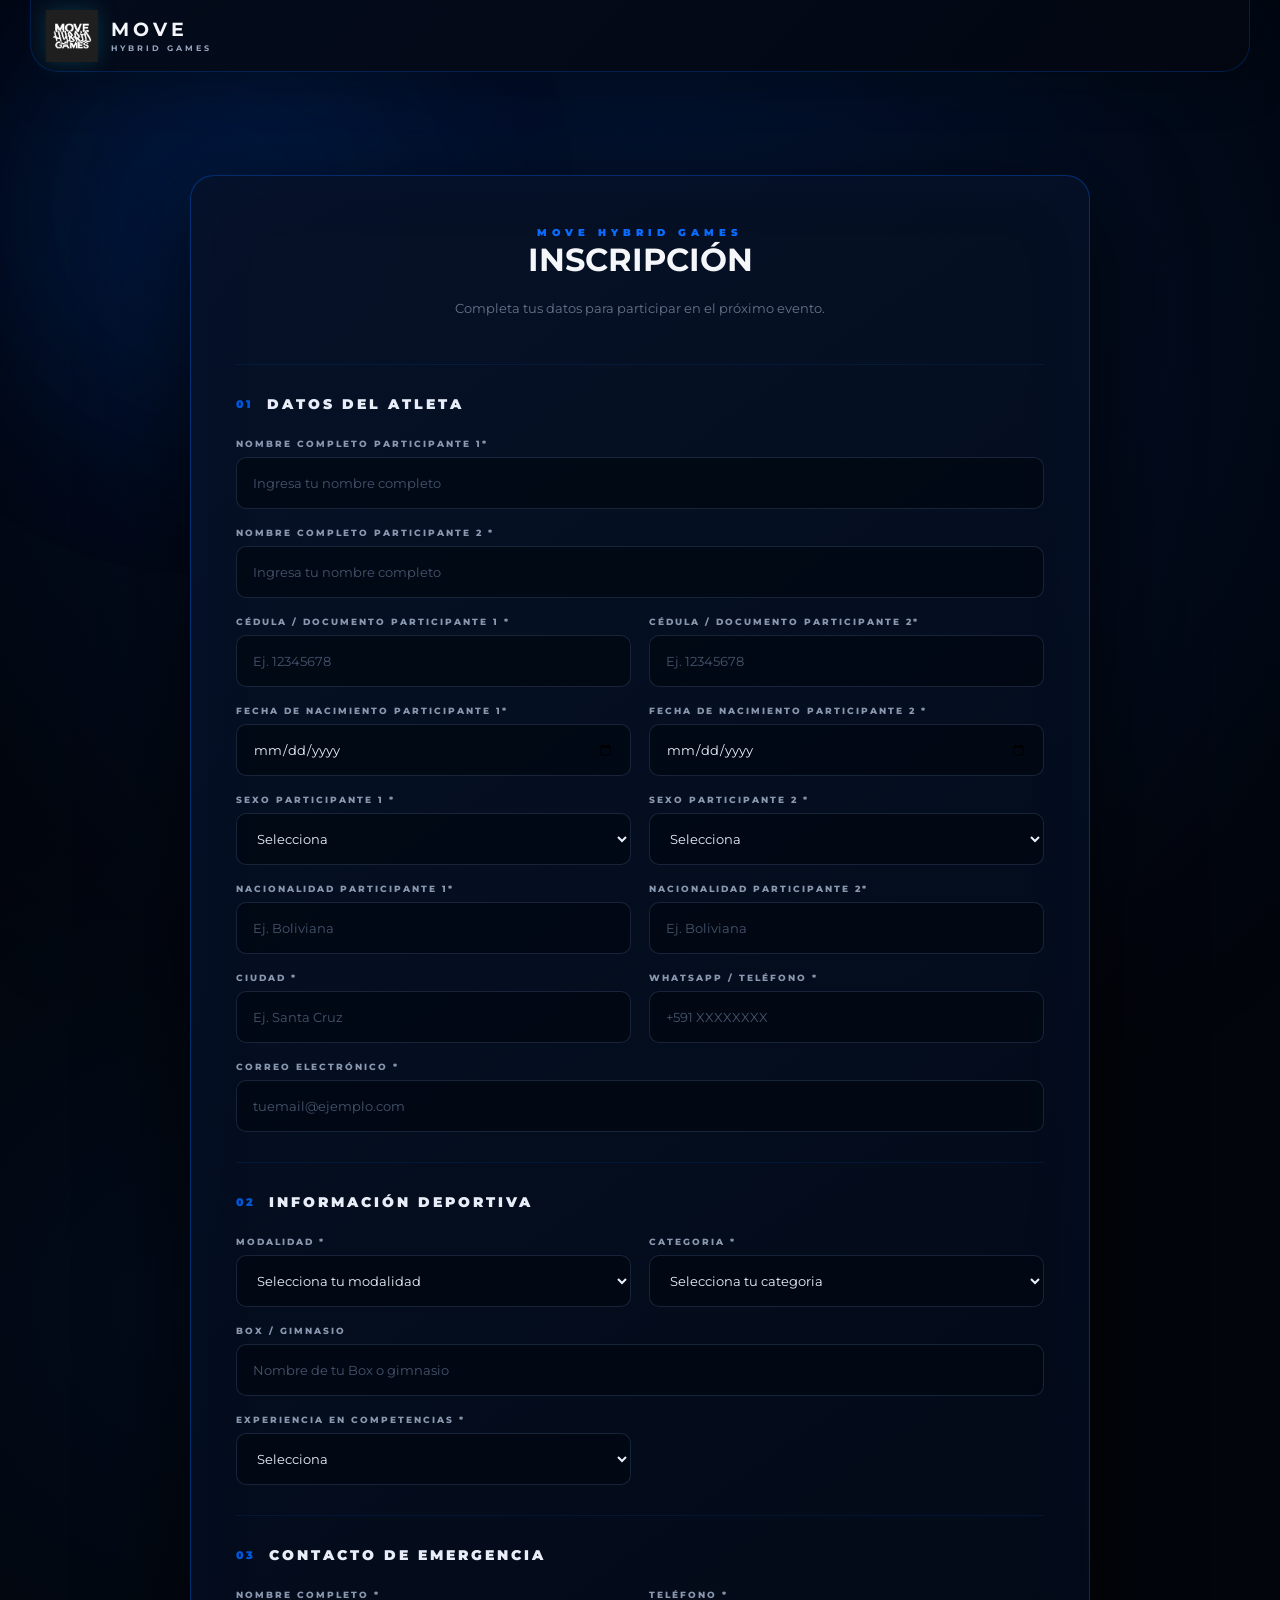
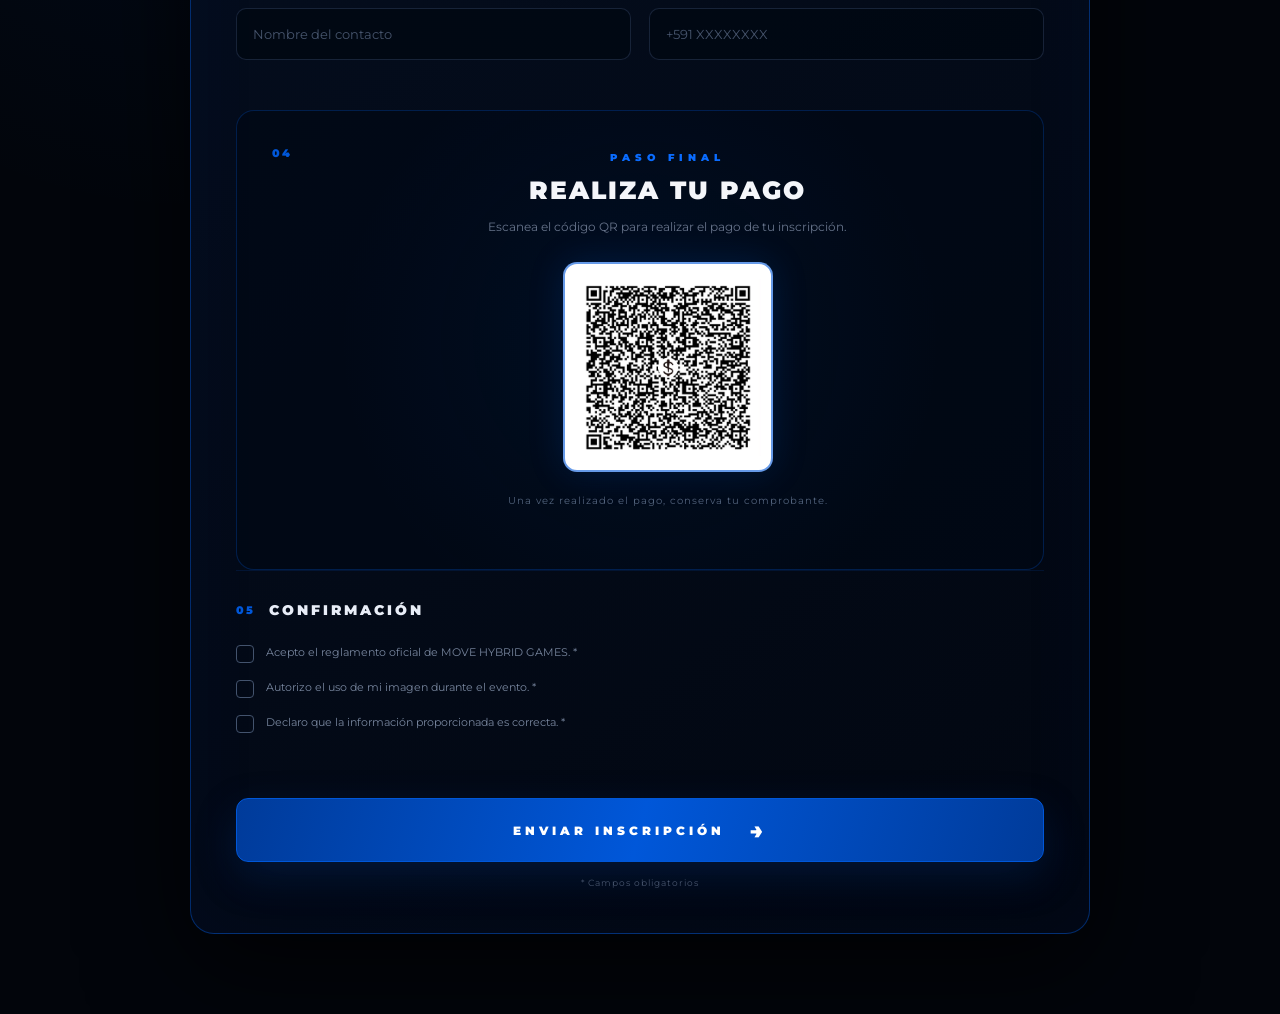
==== commit 2c79972b: "Update inscribirme.html" ====
--- a/inscribirme.html
+++ b/inscribirme.html
@@ -473,12 +473,12 @@
                     <div class="form-grid">
 
 
-                        <!-- CATEGORIA -->
+                        <!-- Modalidad -->
 
                         <div class="form-group">
 
                             <label for="category">
-                                Categoría *
+                                Modalidad *
                             </label>
 
                             <select
@@ -488,7 +488,7 @@
                             >
 
                                 <option value="">
-                                    Selecciona tu categoría
+                                    Selecciona tu modalidad
                                 </option>
 
                             
@@ -509,12 +509,12 @@
                         </div>
 
 
-                        <!-- NIVEL -->
+                        <!-- Categoria -->
 
                         <div class="form-group">
 
                             <label for="level">
-                                Nivel *
+                                Categoria *
                             </label>
 
                             <select
@@ -524,7 +524,7 @@
                             >
 
                                 <option value="">
-                                    Selecciona
+                                    Selecciona tu categoria
                                 </option>
 
                                 <option value="Open">
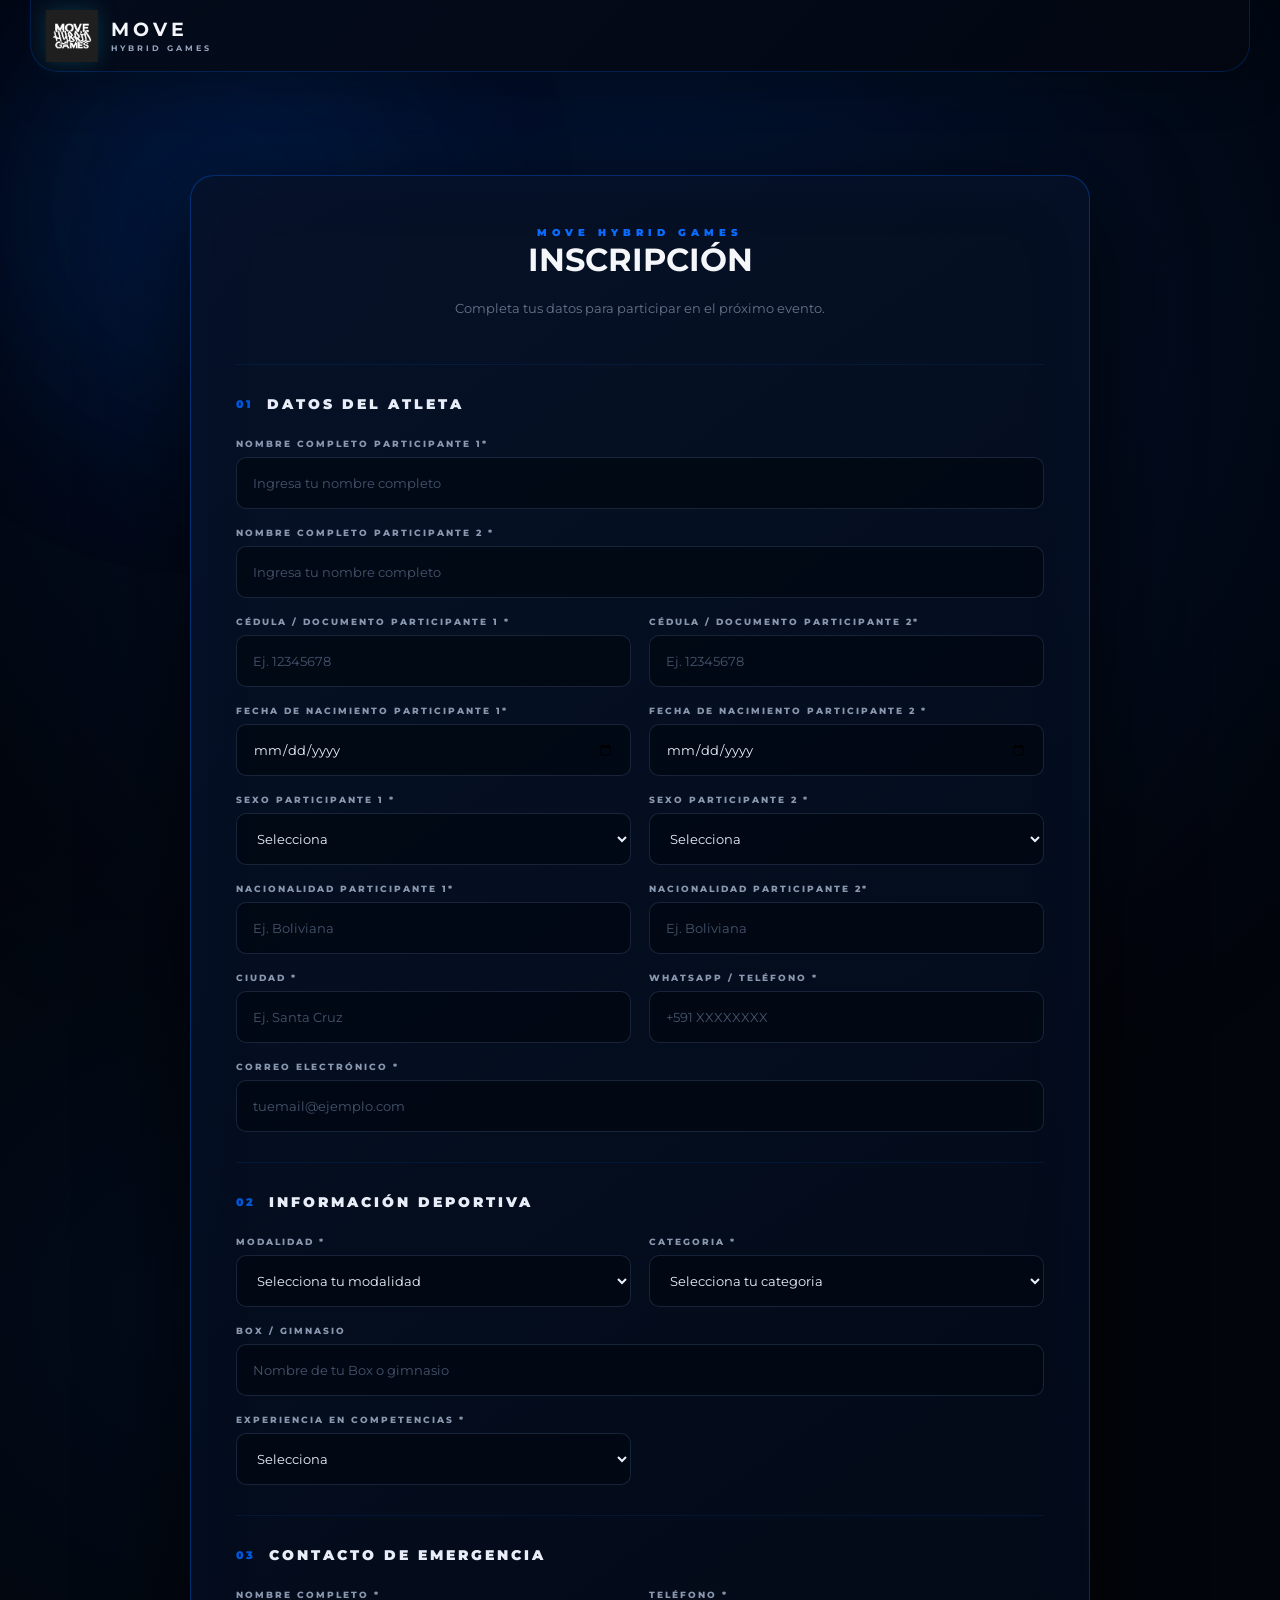
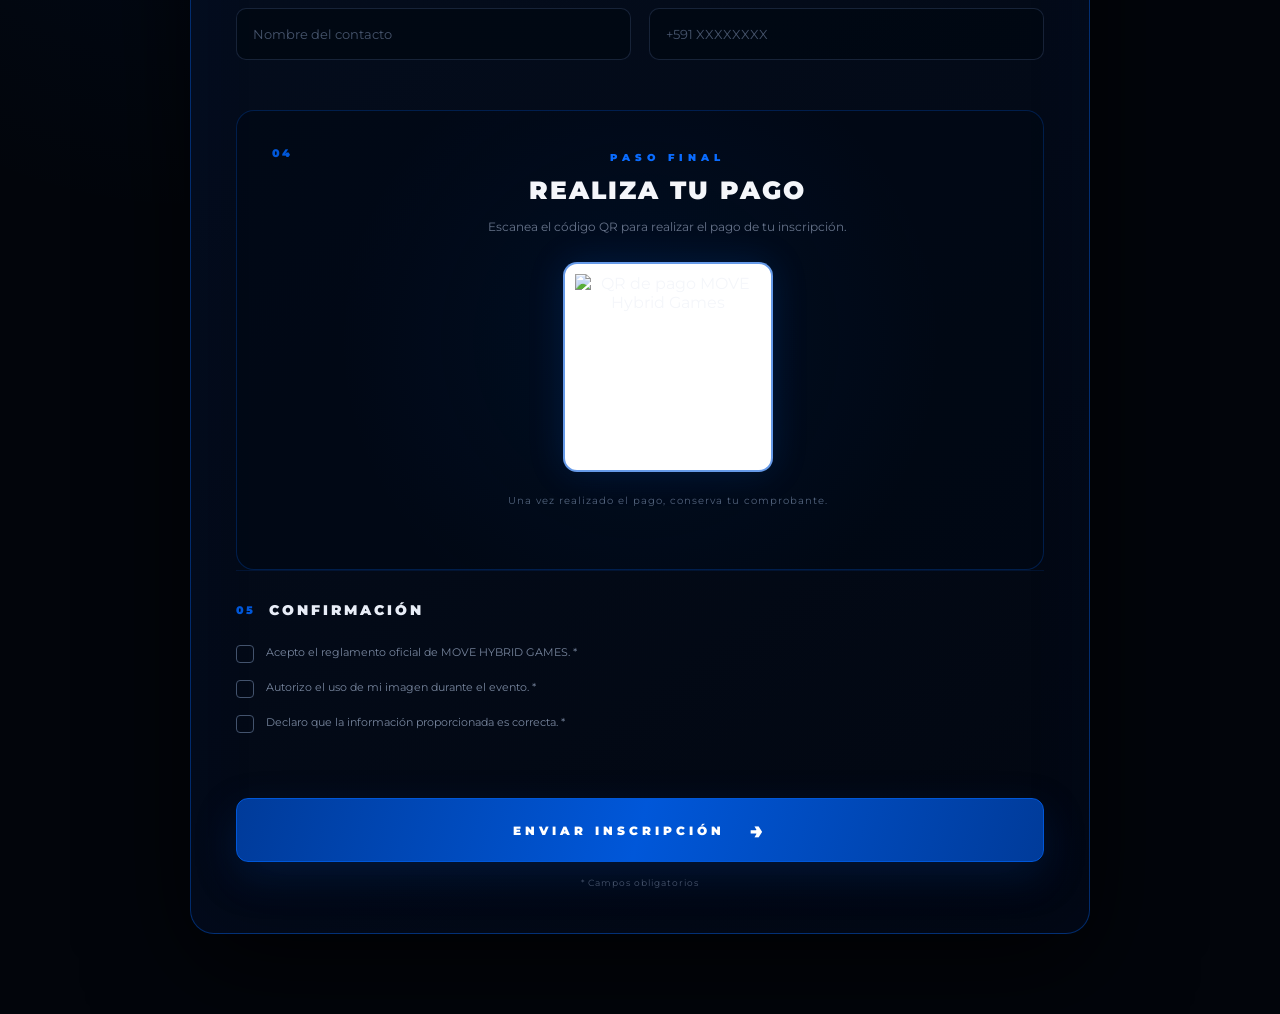
==== commit 0a80ca68: "Update inscribirme.html" ====
--- a/inscribirme.html
+++ b/inscribirme.html
@@ -208,7 +208,7 @@
                             <input
                                 type="text"
                                 id="fullName1"
-                                name="fullName1"
+                                name="Nombre del participante #1"
                                 placeholder="Ingresa tu nombre completo"
                                 required
                             >
@@ -224,7 +224,7 @@
                             <input
                                 type="text"
                                 id="fullName2"
-                                name="fullName2"
+                                name="Nombre del participante #2"
                                 placeholder="Ingresa tu nombre completo"
                                 required
                             >
@@ -242,7 +242,7 @@
                             <input
                                 type="text"
                                 id="document1"
-                                name="document1"
+                                name="CI participante #1"
                                 placeholder="Ej. 12345678"
                                 required
                             >
@@ -258,7 +258,7 @@
                             <input
                                 type="text"
                                 id="document2"
-                                name="document2"
+                                name="CI participante #2"
                                 placeholder="Ej. 12345678"
                                 required
                             >
@@ -276,7 +276,7 @@
                             <input
                                 type="date"
                                 id="birthDate1"
-                                name="birthDate1"
+                                name="Fecha de Nacimiento participante #1"
                                 required
                             >
 
@@ -291,7 +291,7 @@
                             <input
                                 type="date"
                                 id="birthDate2"
-                                name="birthDate2"
+                                name="Fecha de Nacimiento participante #2"
                                 required
                             >
 
@@ -307,7 +307,7 @@
 
                             <select
                                 id="gender1"
-                                name="gender1"
+                                name="Genero del participante #1"
                                 required
                             >
 
@@ -335,7 +335,7 @@
 
                             <select
                                 id="gender2"
-                                name="gender2"
+                                name="Genero del participante #2"
                                 required
                             >
 
@@ -368,7 +368,7 @@
                             <input
                                 type="text"
                                 id="nationality1"
-                                name="nationality1"
+                                name="Nacionalidad participante #1"
                                 placeholder="Ej. Boliviana"
                                 required
                             >
@@ -384,7 +384,7 @@
                             <input
                                 type="text"
                                 id="nationality2"
-                                name="nationality2"
+                                name="Nacionalidad participante #1"
                                 placeholder="Ej. Boliviana"
                                 required
                             >
@@ -403,7 +403,7 @@
                             <input
                                 type="text"
                                 id="city"
-                                name="city"
+                                name="Ciudad"
                                 placeholder="Ej. Santa Cruz"
                                 required
                             >
@@ -422,7 +422,7 @@
                             <input
                                 type="tel"
                                 id="phone"
-                                name="phone"
+                                name="Whatsapp"
                                 placeholder="+591 XXXXXXXX"
                                 required
                             >
@@ -441,7 +441,7 @@
                             <input
                                 type="email"
                                 id="email"
-                                name="email"
+                                name="Correo electronico"
                                 placeholder="tuemail@ejemplo.com"
                                 required
                             >
@@ -483,7 +483,7 @@
 
                             <select
                                 id="category"
-                                name="category"
+                                name="Modalidad"
                                 required
                             >
 
@@ -519,7 +519,7 @@
 
                             <select
                                 id="level"
-                                name="level"
+                                name="Categoria"
                                 required
                             >
 
@@ -555,7 +555,7 @@
                             <input
                                 type="text"
                                 id="gym"
-                                name="gym"
+                                name="Box o GYM"
                                 placeholder="Nombre de tu Box o gimnasio"
                             >
 
@@ -572,7 +572,7 @@
 
                             <select
                                 id="experience"
-                                name="experience"
+                                name="Experiencia"
                                 required
                             >
 
@@ -636,7 +636,7 @@
                             <input
                                 type="text"
                                 id="emergencyName"
-                                name="emergencyName"
+                                name="Contacto de emergencia"
                                 placeholder="Nombre del contacto"
                                 required
                             >
@@ -653,7 +653,7 @@
                             <input
                                 type="tel"
                                 id="emergencyPhone"
-                                name="emergencyPhone"
+                                name="Numero de contacto de emergencia"
                                 placeholder="+591 XXXXXXXX"
                                 required
                             >
@@ -695,7 +695,7 @@
                         <div class="payment-qr">
 
                             <img
-                                src="qr-pago.jpeg"
+                                src="qr-pago1.jpeg"
                                 alt="QR de pago MOVE Hybrid Games"
                             >
 
--- a/style.css
+++ b/style.css
@@ -4754,3 +4754,22 @@
         margin-top: 112px;
     }
 }
+
+/* ==========================================
+   LOGO PRINCIPAL DEL HERO
+========================================== */
+
+.hero-logo {
+  width: min(760px, 52vw);
+  margin: 20px auto 25px;
+  display: flex;
+  justify-content: center;
+  align-items: center;
+}
+
+.hero-logo img {
+  width: 100%;
+  height: auto;
+  display: block;
+  object-fit: contain;
+}
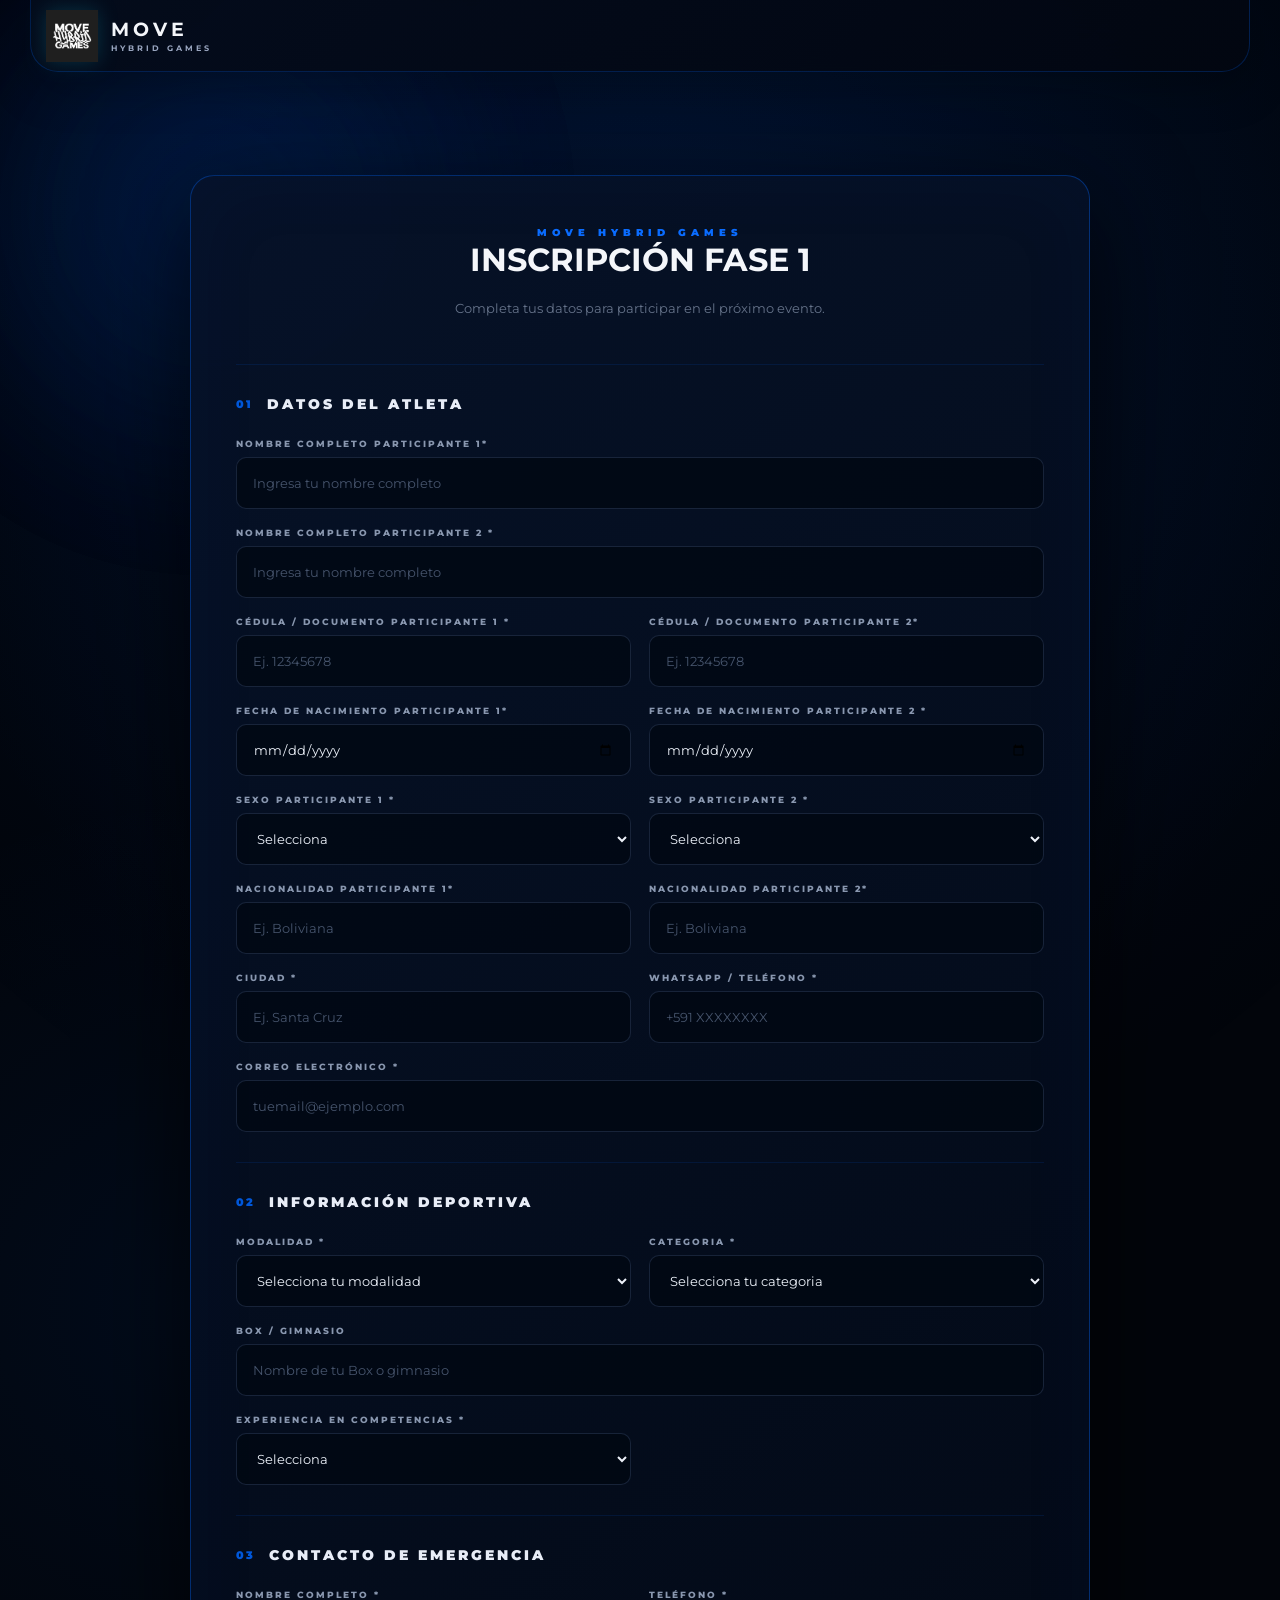
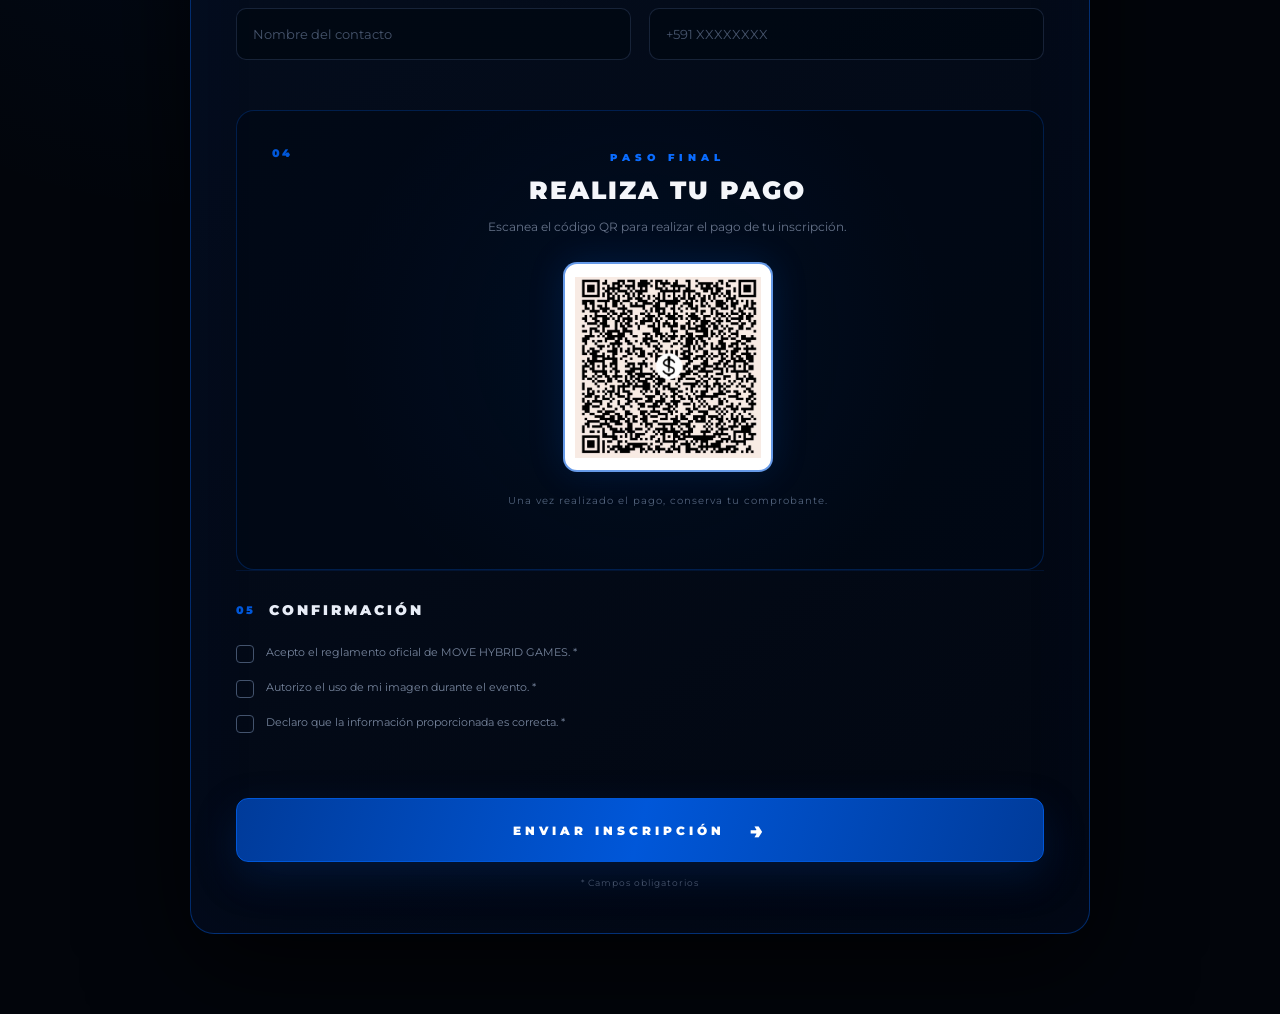
==== commit 73fc8c33: "Update inscribirme.html" ====
--- a/inscribirme.html
+++ b/inscribirme.html
@@ -128,7 +128,7 @@
                 </span>
 
                 <h1>
-                    INSCRIPCIÓN
+                    INSCRIPCIÓN FASE 1
                 </h1>
 
                 <p>
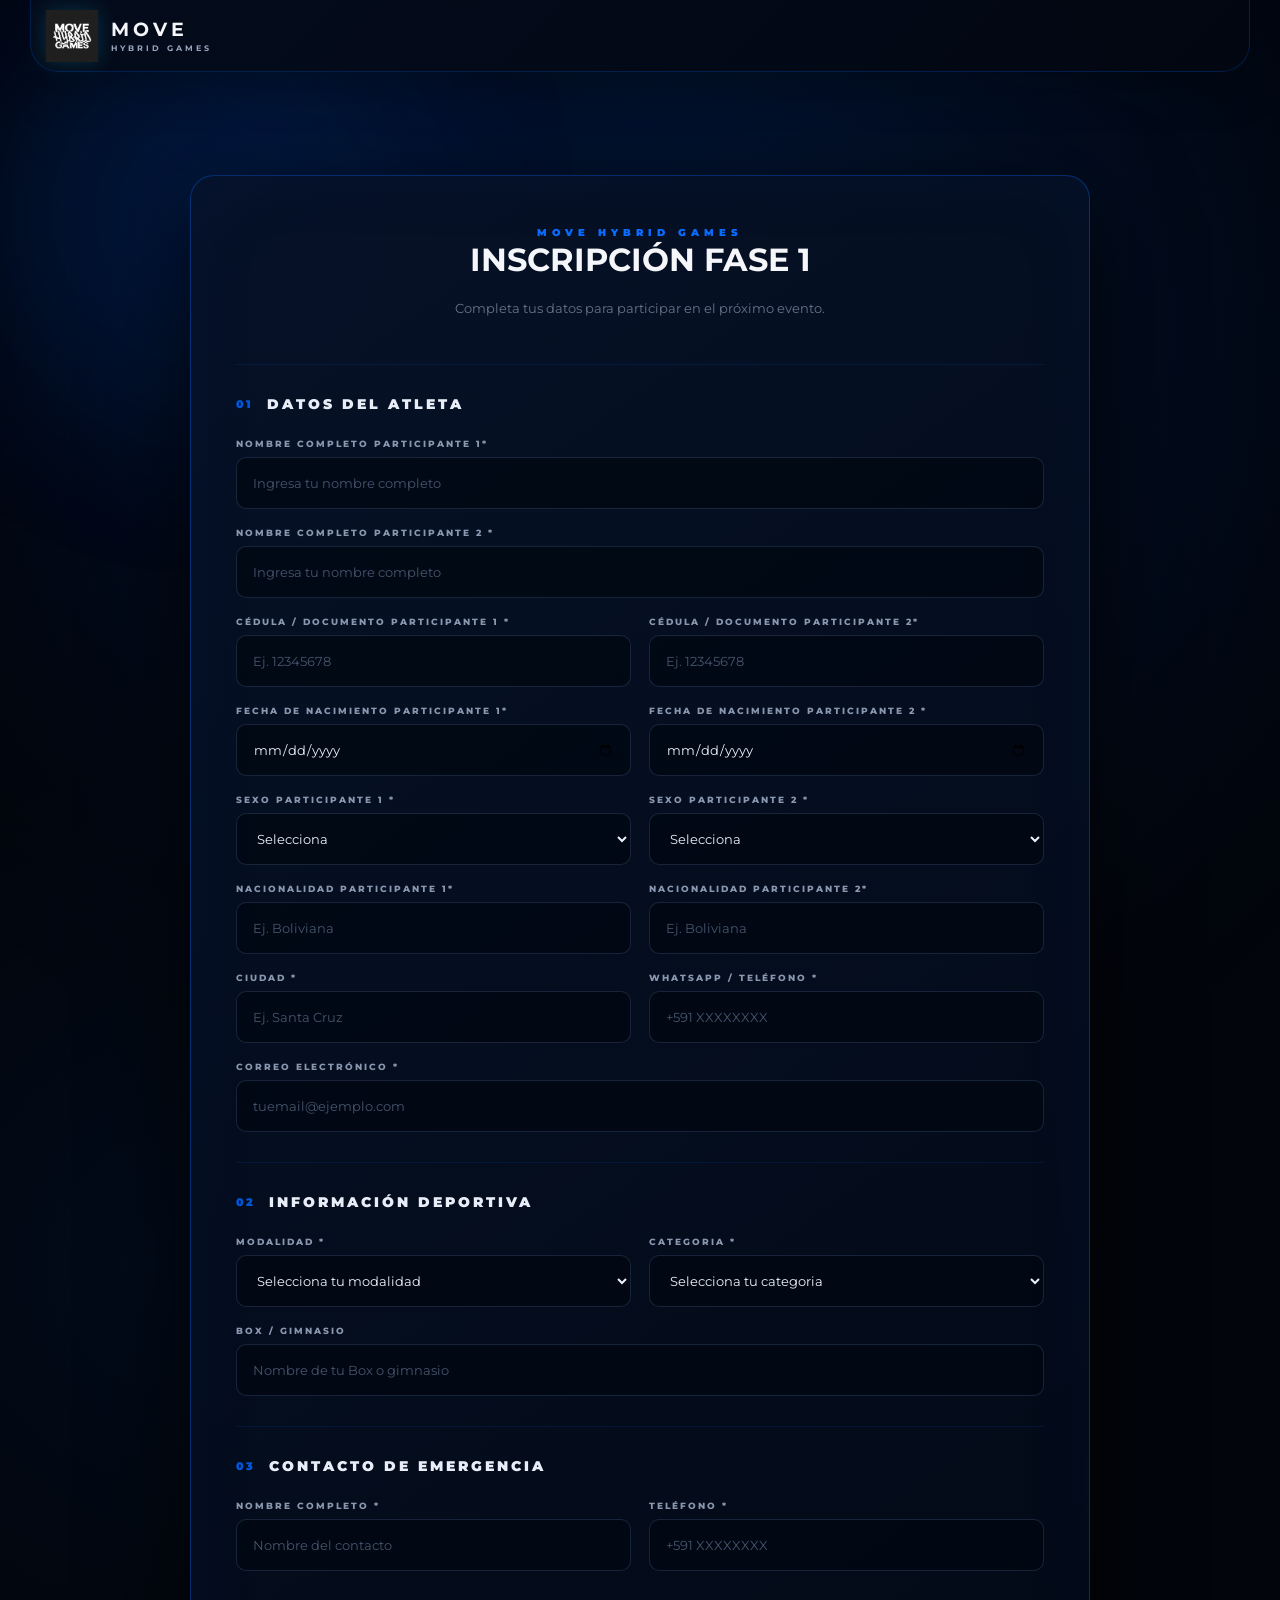
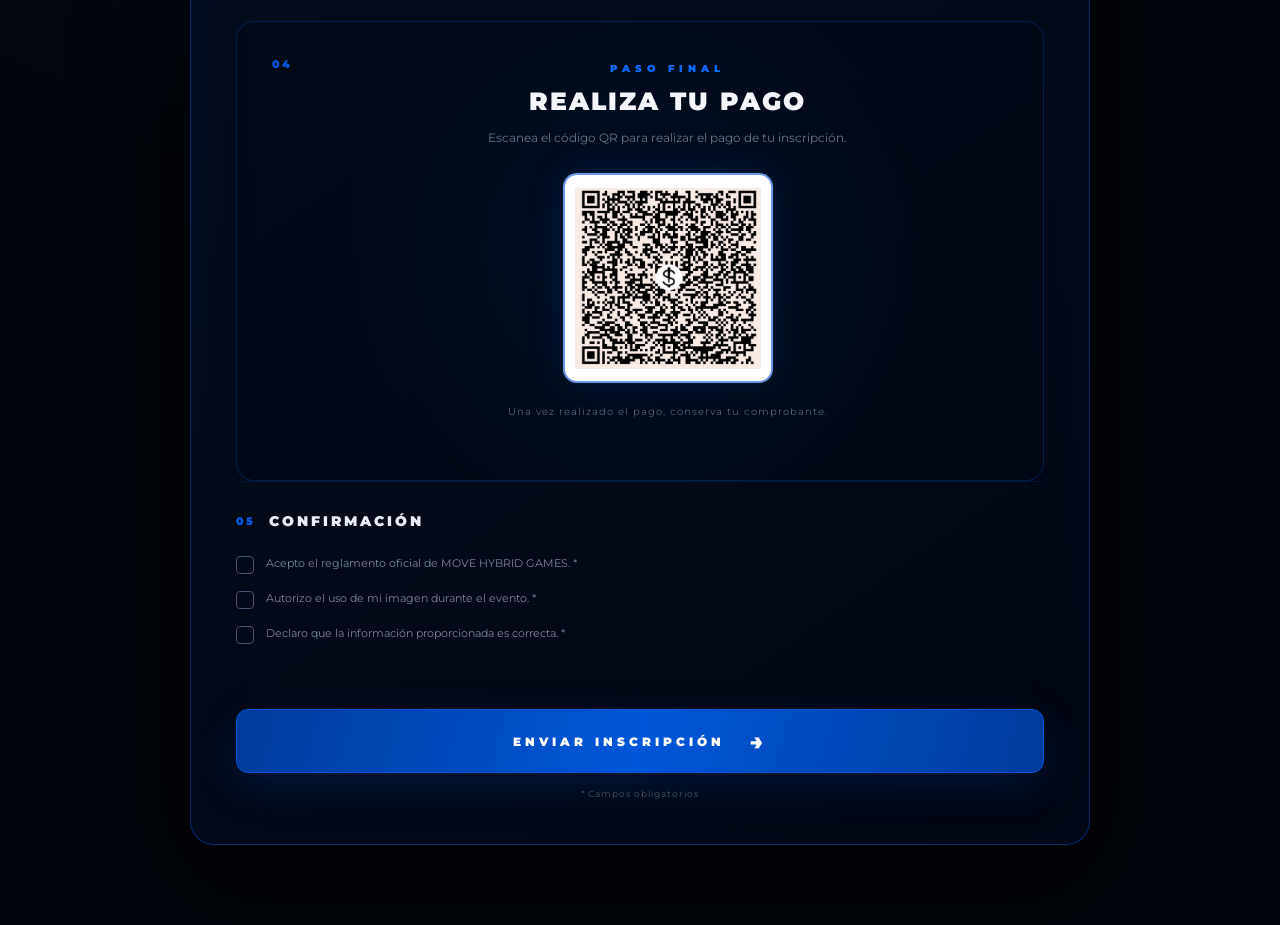
==== commit 1a73d691: "Update inscribirme.html" ====
--- a/inscribirme.html
+++ b/inscribirme.html
@@ -562,43 +562,7 @@
                         </div>
 
 
-                        <!-- EXPERIENCIA -->
-
-                        <div class="form-group">
-
-                            <label for="experience">
-                                Experiencia en competencias *
-                            </label>
-
-                            <select
-                                id="experience"
-                                name="Experiencia"
-                                required
-                            >
-
-                                <option value="">
-                                    Selecciona
-                                </option>
-
-                                <option value="Ninguna">
-                                    Ninguna
-                                </option>
-
-                                <option value="Principiante">
-                                    Principiante
-                                </option>
-
-                                <option value="Intermedia">
-                                    Intermedia
-                                </option>
-
-                                <option value="Avanzada">
-                                    Avanzada
-                                </option>
-
-                            </select>
-
-                        </div>
+
 
 
 
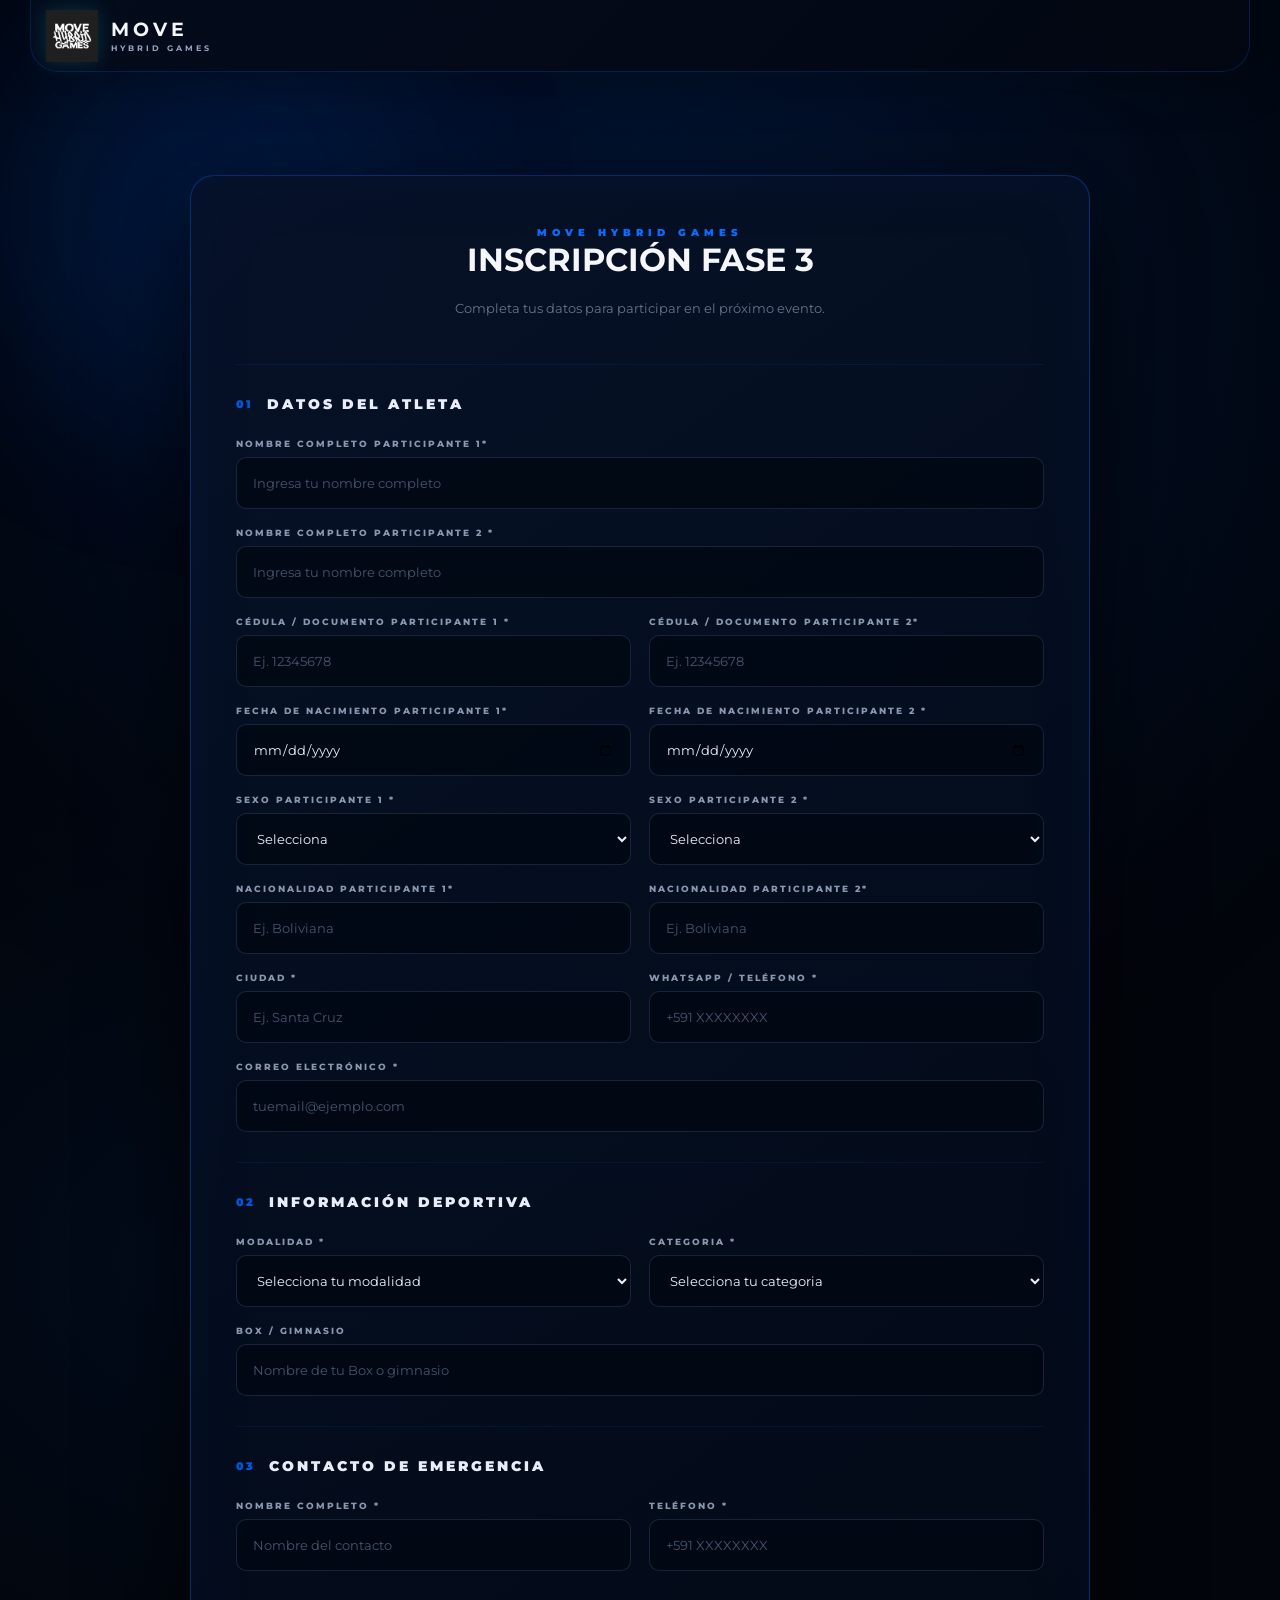
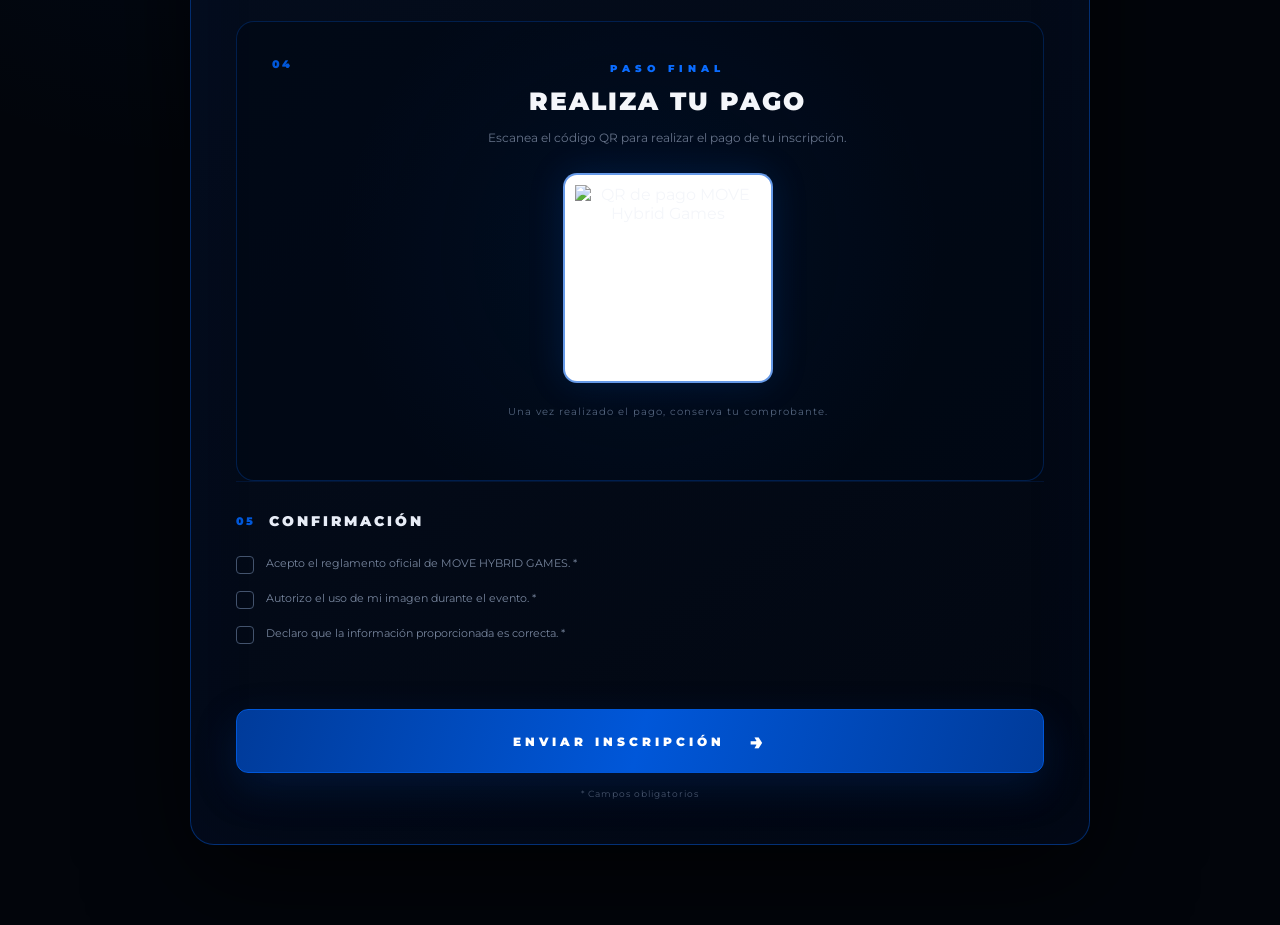
==== commit f0dba3ea: "Update inscribirme.html" ====
--- a/inscribirme.html
+++ b/inscribirme.html
@@ -128,7 +128,7 @@
                 </span>
 
                 <h1>
-                    INSCRIPCIÓN FASE 1
+                    INSCRIPCIÓN FASE 3
                 </h1>
 
                 <p>
@@ -159,7 +159,7 @@
     <input
         type="hidden"
         name="_cc"
-        value="wilmerfcaussin@gmail.com"
+        value="adrian.salas051033@gmail.com"
     >
 
     <input
@@ -531,11 +531,11 @@
                                     Open
                                 </option>
 
-                                <option value="Intermediate">
+                                <option value="PRO">
                                     PRO
                                 </option>
 
-                                <option value="Advanced">
+                                <option value="+45">
                                     +45
                                 </option>
 
